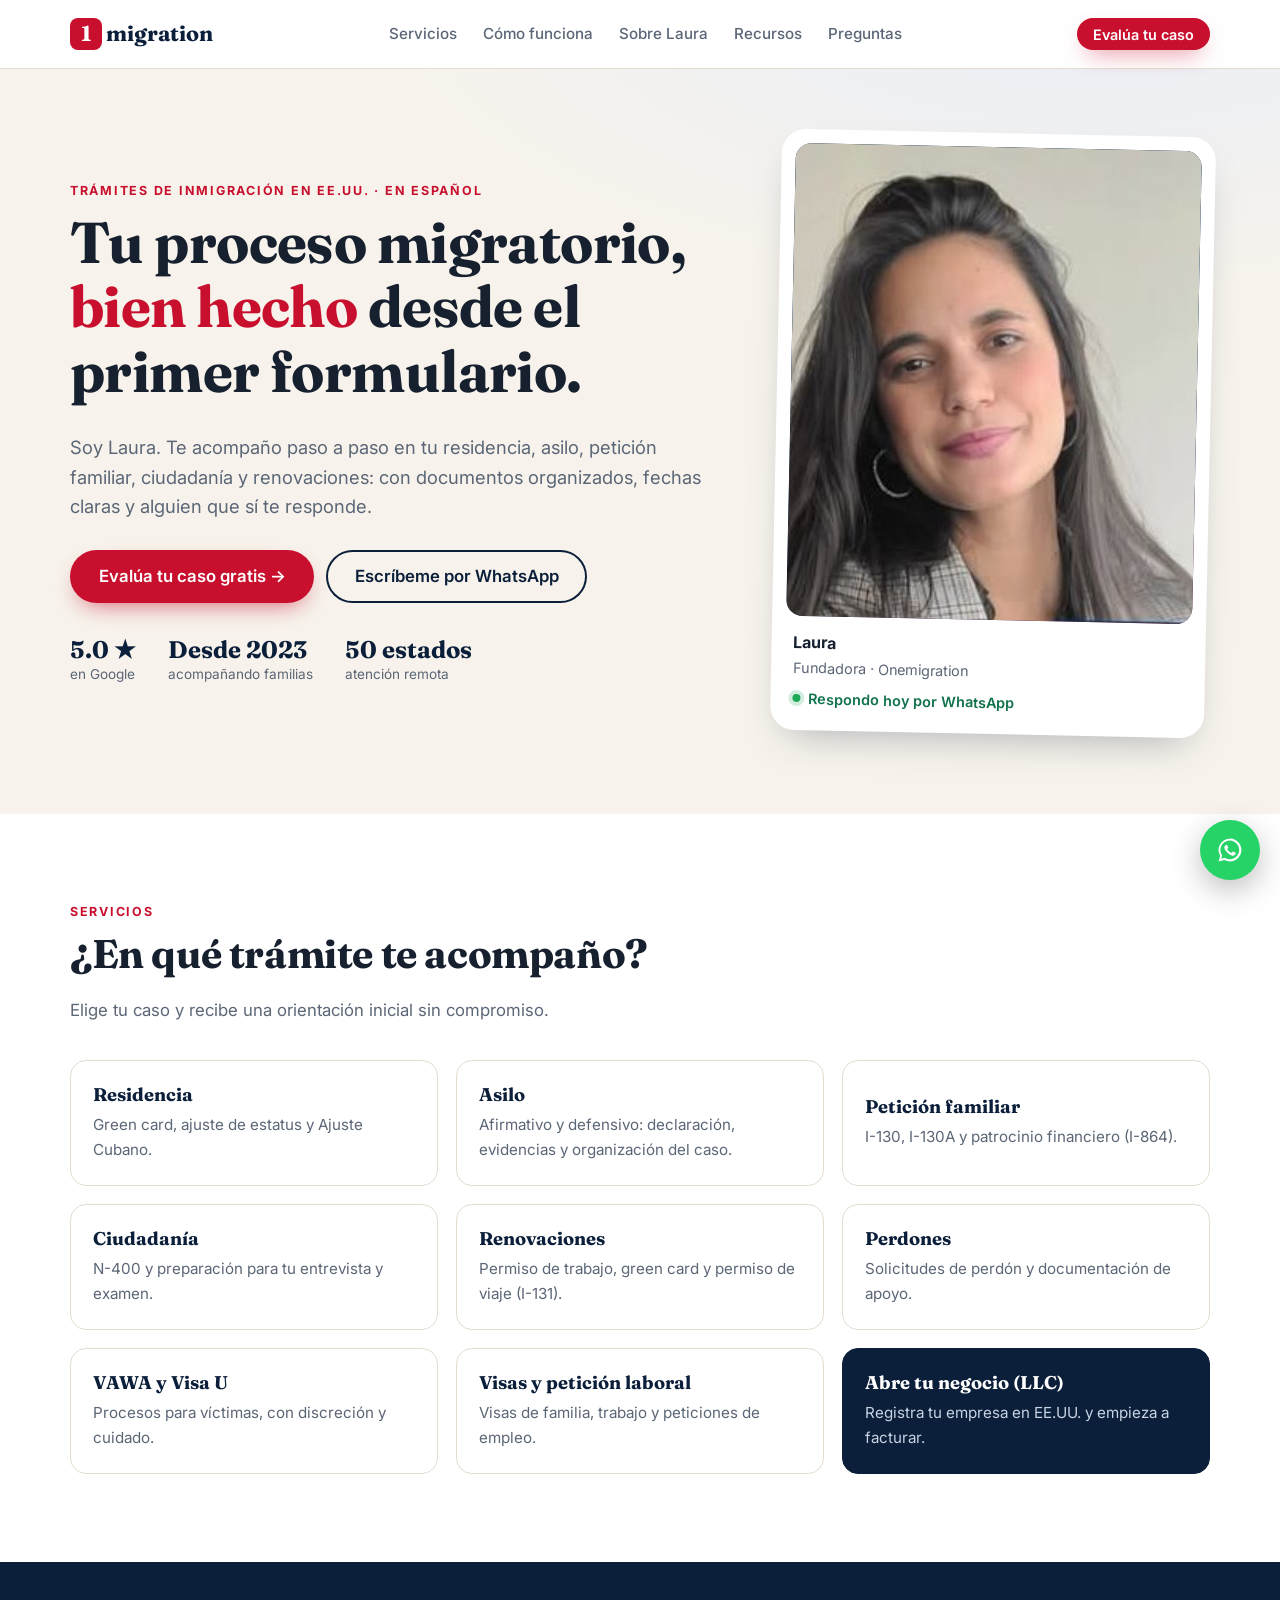
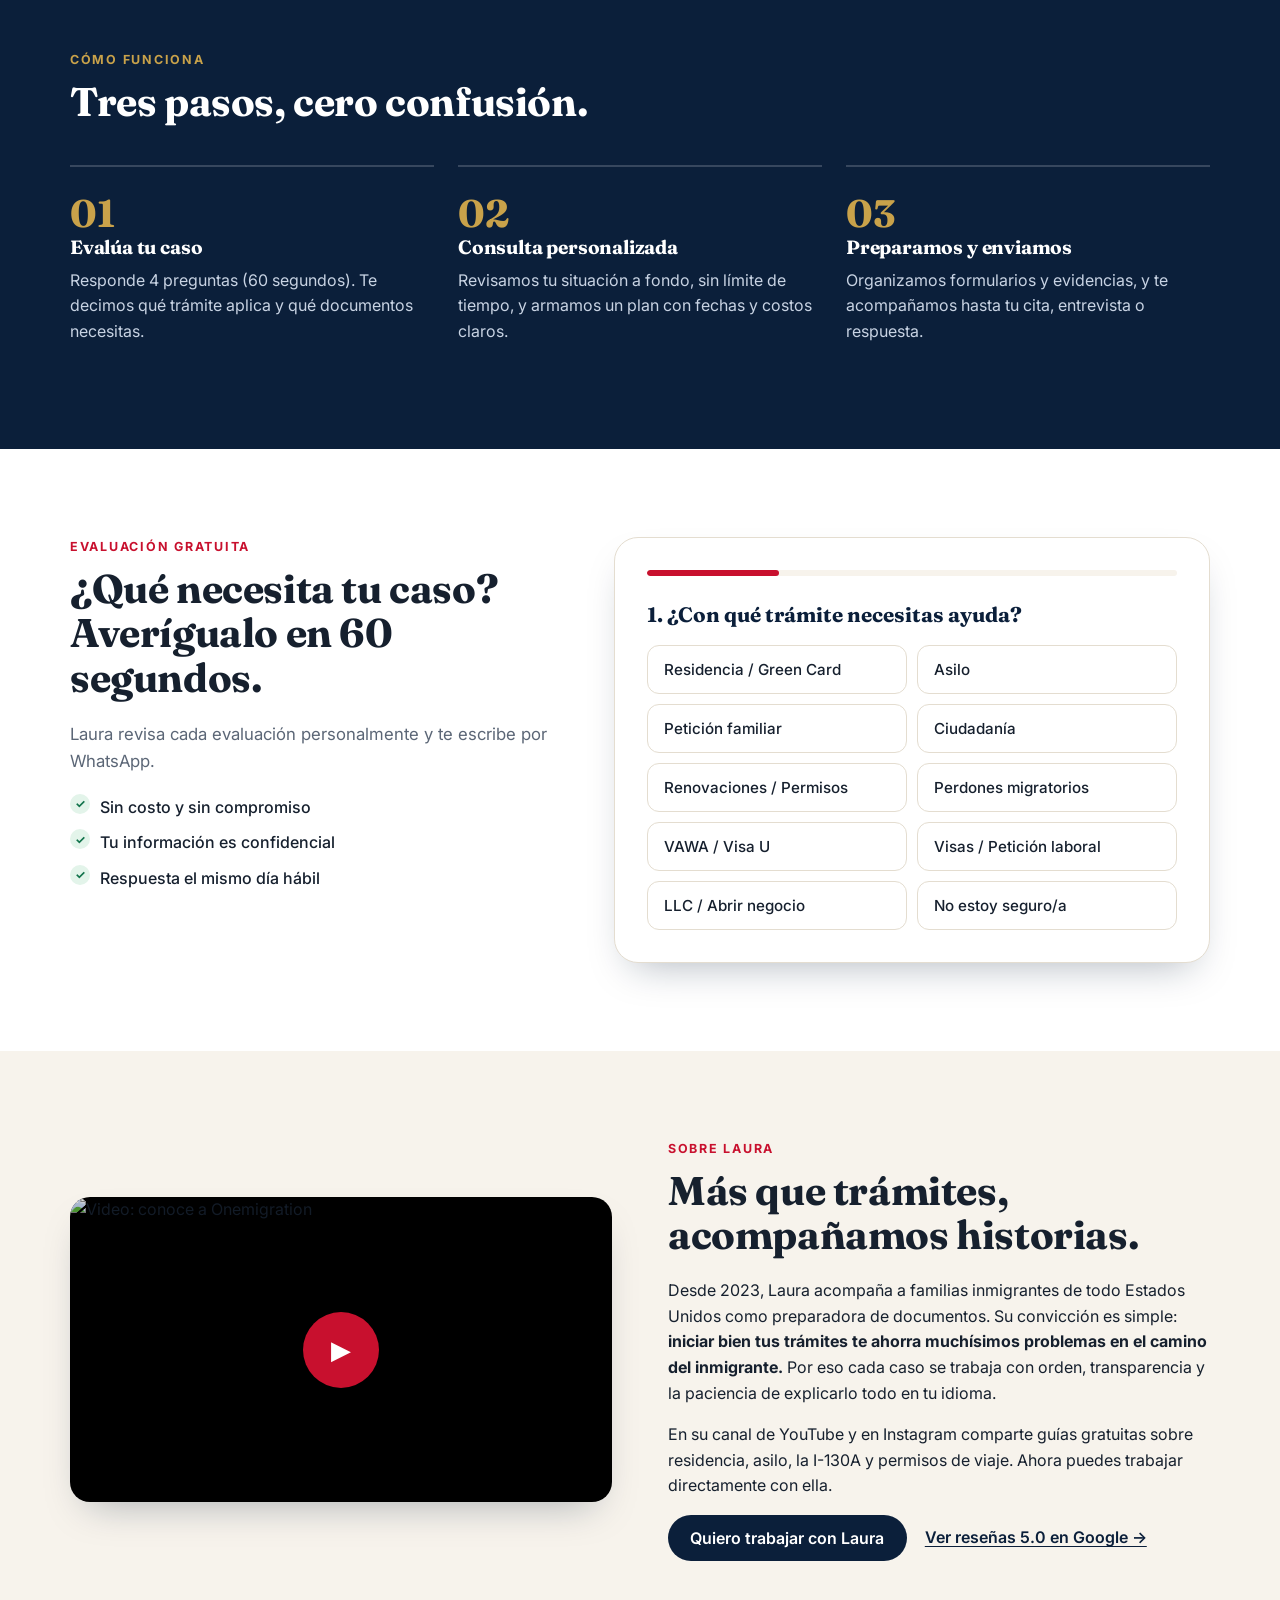
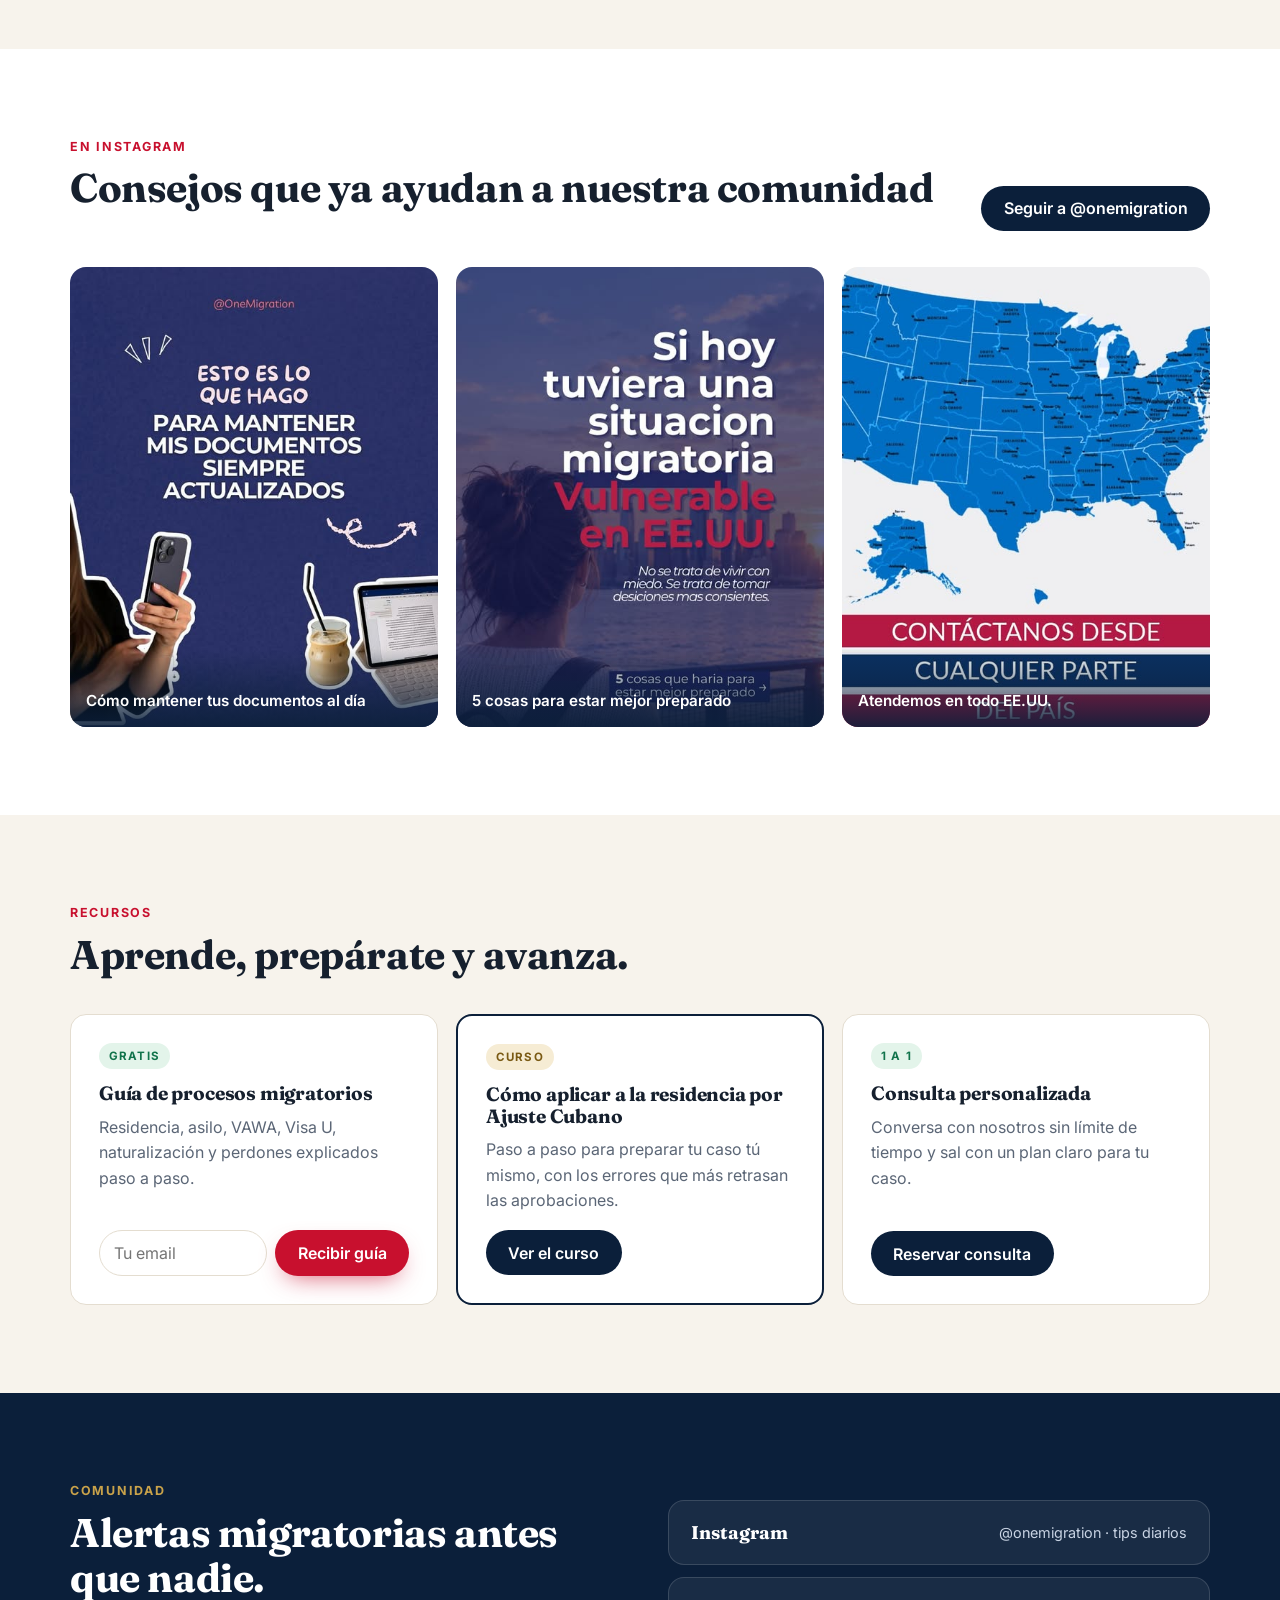
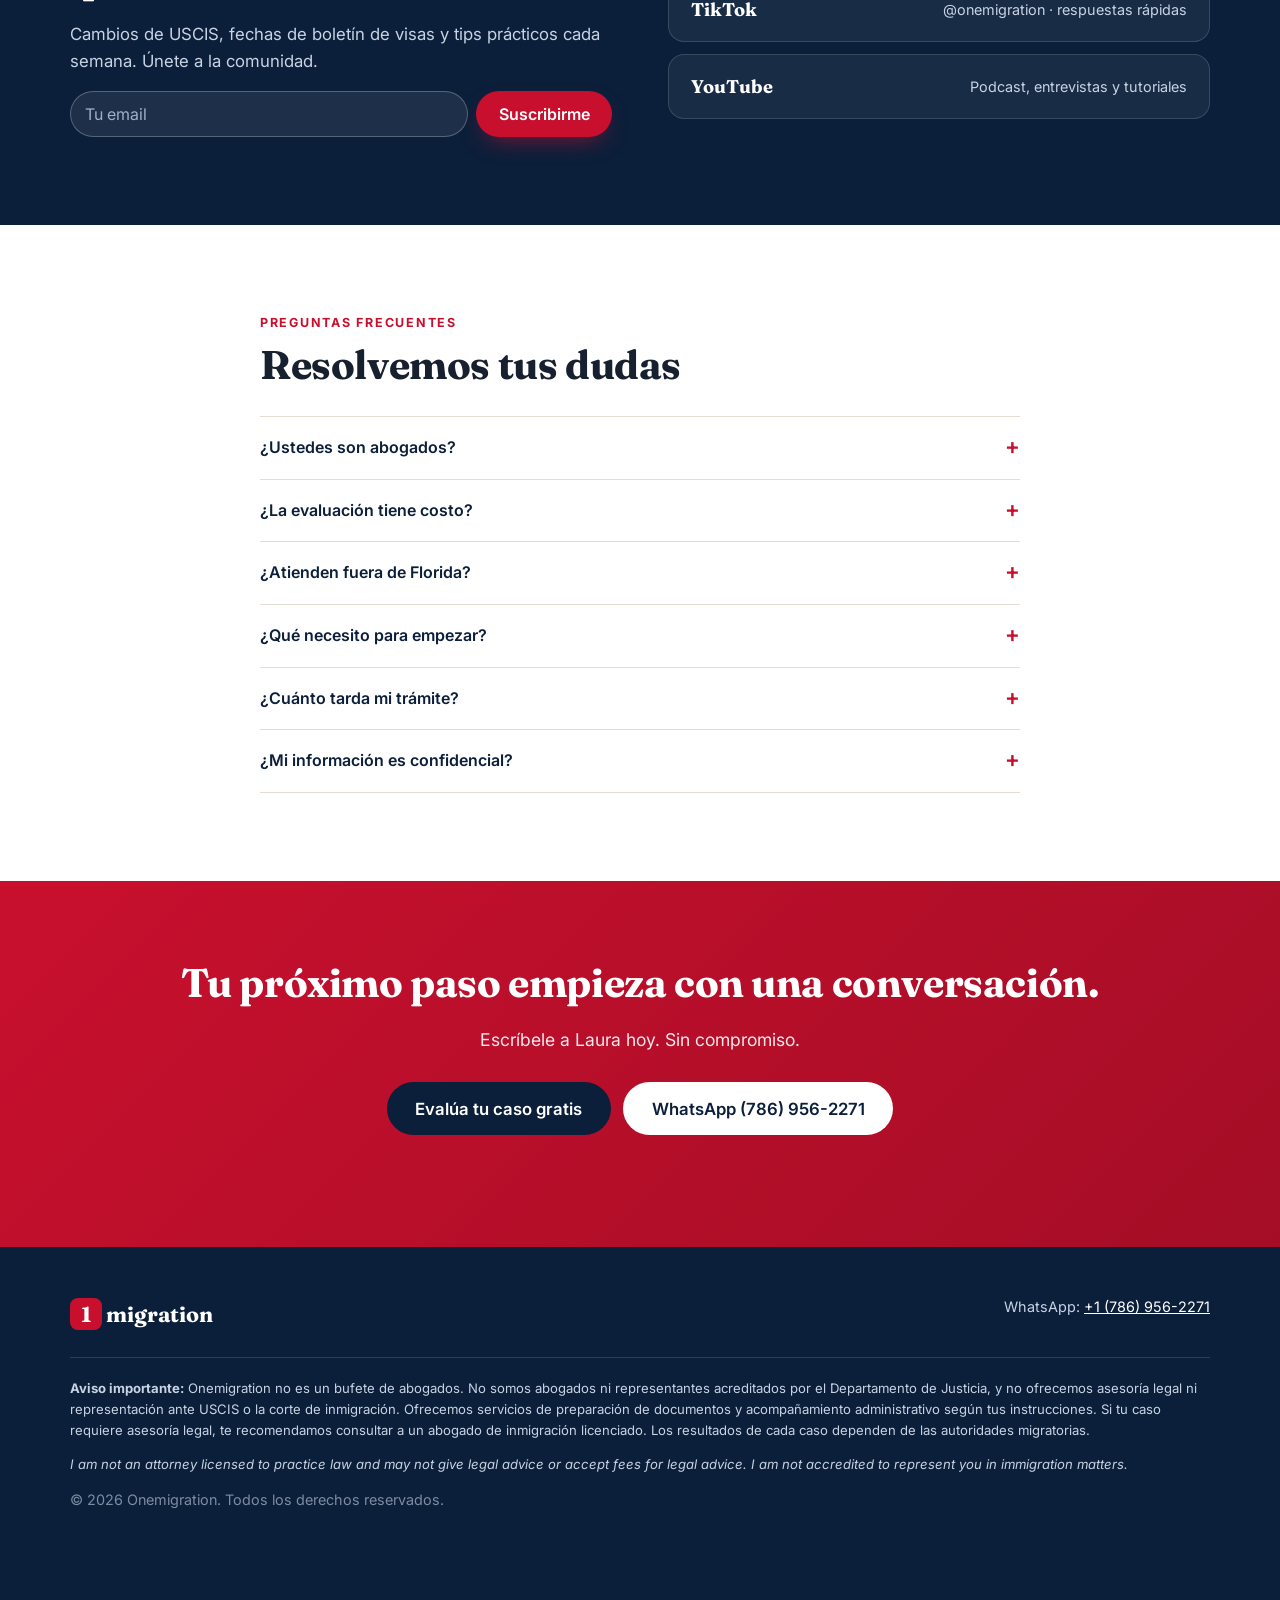
==== index.html @ f5d60772 "Onemigration preview" ====
<!doctype html>
<html lang="es">
<head>
<meta charset="utf-8">
<meta name="viewport" content="width=device-width, initial-scale=1">
<title>Onemigration | Trámites de Inmigración en EE.UU. con Laura</title>
<meta name="description" content="Te acompañamos en tus trámites de inmigración en EE.UU.: residencia, asilo, petición familiar, ciudadanía, renovaciones, perdones y más. Evalúa tu caso gratis y habla con Laura por WhatsApp.">
<meta name="theme-color" content="#0b1f3a">
<link rel="canonical" href="https://onemigration.com/">
<meta property="og:type" content="website">
<meta property="og:title" content="Onemigration | Te apoyo en tus trámites de 🇺🇸">
<meta property="og:description" content="Residencia, asilo, petición familiar, ciudadanía y más. Evalúa tu caso gratis en 60 segundos.">
<meta property="og:image" content="https://onemigration.com/assets/og.jpg">
<meta property="og:locale" content="es_US">
<link rel="preconnect" href="https://fonts.googleapis.com">
<link rel="preconnect" href="https://fonts.gstatic.com" crossorigin>
<link href="https://fonts.googleapis.com/css2?family=Fraunces:opsz,wght@9..144,600;9..144,700&family=Inter:wght@400;500;600;700&display=swap" rel="stylesheet">
<link rel="stylesheet" href="styles.css">
<script type="application/ld+json">
{"@context":"https://schema.org","@type":"ProfessionalService","name":"Onemigration","description":"Asistencia con trámites y formularios de inmigración en Estados Unidos.","telephone":"+1-786-956-2271","url":"https://onemigration.com/","areaServed":"US","availableLanguage":["es","en"],"sameAs":["https://instagram.com/onemigration","https://tiktok.com/@onemigration","https://youtube.com/@onemigration"]}
</script>
</head>
<body>

<a class="skip" href="#main">Saltar al contenido</a>

<header class="nav" id="top">
  <div class="wrap nav__in">
    <a class="brand" href="#top" aria-label="Onemigration inicio"><span class="brand__mark">1</span>migration</a>
    <nav class="nav__links" aria-label="Principal">
      <a href="#servicios">Servicios</a>
      <a href="#como">Cómo funciona</a>
      <a href="#laura">Sobre Laura</a>
      <a href="#recursos">Recursos</a>
      <a href="#faq">Preguntas</a>
    </nav>
    <a class="btn btn--sm btn--red" href="#evaluacion" data-track="nav_cta">Evalúa tu caso</a>
  </div>
</header>

<main id="main">

<!-- HERO -->
<section class="hero">
  <div class="wrap hero__grid">
    <div>
      <p class="eyebrow">Trámites de inmigración en EE.UU. · En español</p>
      <h1>Tu proceso migratorio, <em>bien hecho</em> desde el primer formulario.</h1>
      <p class="lead">Soy Laura. Te acompaño paso a paso en tu residencia, asilo, petición familiar, ciudadanía y renovaciones: con documentos organizados, fechas claras y alguien que sí te responde.</p>
      <div class="hero__ctas">
        <a class="btn btn--red btn--lg" href="#evaluacion" data-track="hero_quiz">Evalúa tu caso gratis →</a>
        <a class="btn btn--ghost btn--lg js-wa" href="#" data-msg="Hola Laura, vi su página web y quiero información sobre mi caso." data-track="hero_whatsapp">Escríbeme por WhatsApp</a>
      </div>
      <ul class="proof">
        <li><strong>5.0 ★</strong><span>en Google</span></li>
        <li><strong>Desde 2023</strong><span>acompañando familias</span></li>
        <li><strong>50 estados</strong><span>atención remota</span></li>
      </ul>
    </div>
    <figure class="hero__card">
      <div class="portrait">
        <img src="assets/laura.jpg" alt="Laura, fundadora de Onemigration" width="480" height="560" onerror="this.remove()">
        <span class="portrait__fallback" aria-hidden="true">L</span>
      </div>
      <figcaption>
        <strong>Laura</strong>
        <span>Fundadora · Onemigration</span>
        <span class="badge"><i></i>Respondo hoy por WhatsApp</span>
      </figcaption>
    </figure>
  </div>
</section>

<!-- SERVICIOS -->
<section class="section" id="servicios">
  <div class="wrap">
    <p class="eyebrow">Servicios</p>
    <h2>¿En qué trámite te acompaño?</h2>
    <p class="sub">Elige tu caso y recibe una orientación inicial sin compromiso.</p>
    <div class="grid services">
      <button class="svc" data-svc="Residencia / Green Card"><b>Residencia</b><span>Green card, ajuste de estatus y Ajuste Cubano.</span></button>
      <button class="svc" data-svc="Asilo"><b>Asilo</b><span>Afirmativo y defensivo: declaración, evidencias y organización del caso.</span></button>
      <button class="svc" data-svc="Petición familiar"><b>Petición familiar</b><span>I-130, I-130A y patrocinio financiero (I-864).</span></button>
      <button class="svc" data-svc="Ciudadanía"><b>Ciudadanía</b><span>N-400 y preparación para tu entrevista y examen.</span></button>
      <button class="svc" data-svc="Renovaciones / Permisos"><b>Renovaciones</b><span>Permiso de trabajo, green card y permiso de viaje (I-131).</span></button>
      <button class="svc" data-svc="Perdones migratorios"><b>Perdones</b><span>Solicitudes de perdón y documentación de apoyo.</span></button>
      <button class="svc" data-svc="VAWA / Visa U"><b>VAWA y Visa U</b><span>Procesos para víctimas, con discreción y cuidado.</span></button>
      <button class="svc" data-svc="Visas / Petición laboral"><b>Visas y petición laboral</b><span>Visas de familia, trabajo y peticiones de empleo.</span></button>
      <button class="svc svc--alt" data-svc="LLC / Abrir negocio"><b>Abre tu negocio (LLC)</b><span>Registra tu empresa en EE.UU. y empieza a facturar.</span></button>
    </div>
  </div>
</section>

<!-- COMO FUNCIONA -->
<section class="section section--navy" id="como">
  <div class="wrap">
    <p class="eyebrow eyebrow--light">Cómo funciona</p>
    <h2>Tres pasos, cero confusión.</h2>
    <ol class="steps">
      <li><span>01</span><h3>Evalúa tu caso</h3><p>Responde 4 preguntas (60 segundos). Te decimos qué trámite aplica y qué documentos necesitas.</p></li>
      <li><span>02</span><h3>Consulta personalizada</h3><p>Revisamos tu situación a fondo, sin límite de tiempo, y armamos un plan con fechas y costos claros.</p></li>
      <li><span>03</span><h3>Preparamos y enviamos</h3><p>Organizamos formularios y evidencias, y te acompañamos hasta tu cita, entrevista o respuesta.</p></li>
    </ol>
  </div>
</section>

<!-- EVALUACION / QUIZ -->
<section class="section" id="evaluacion">
  <div class="wrap quiz-wrap">
    <div class="quiz-intro">
      <p class="eyebrow">Evaluación gratuita</p>
      <h2>¿Qué necesita tu caso? Averígualo en 60 segundos.</h2>
      <p class="sub">Laura revisa cada evaluación personalmente y te escribe por WhatsApp.</p>
      <ul class="checks">
        <li>Sin costo y sin compromiso</li>
        <li>Tu información es confidencial</li>
        <li>Respuesta el mismo día hábil</li>
      </ul>
    </div>
    <form class="quiz" id="quiz" novalidate>
      <div class="quiz__bar"><i id="quizBar"></i></div>
      <fieldset class="qstep is-active" data-step="1">
        <legend>1. ¿Con qué trámite necesitas ayuda?</legend>
        <div class="opts" data-name="servicio">
          <button type="button">Residencia / Green Card</button><button type="button">Asilo</button>
          <button type="button">Petición familiar</button><button type="button">Ciudadanía</button>
          <button type="button">Renovaciones / Permisos</button><button type="button">Perdones migratorios</button>
          <button type="button">VAWA / Visa U</button><button type="button">Visas / Petición laboral</button>
          <button type="button">LLC / Abrir negocio</button><button type="button">No estoy seguro/a</button>
        </div>
      </fieldset>
      <fieldset class="qstep" data-step="2">
        <legend>2. ¿En qué punto estás?</legend>
        <div class="opts" data-name="etapa">
          <button type="button">Aún no empiezo</button><button type="button">Ya apliqué y tengo dudas</button>
          <button type="button">Tengo corte o fecha límite</button><button type="button">Recibí una negación o RFE</button>
        </div>
      </fieldset>
      <fieldset class="qstep" data-step="3">
        <legend>3. ¿Qué tan pronto necesitas avanzar?</legend>
        <div class="opts" data-name="urgencia">
          <button type="button">Esta semana</button><button type="button">Este mes</button><button type="button">Solo estoy explorando</button>
        </div>
      </fieldset>
      <fieldset class="qstep" data-step="4">
        <legend>4. ¿A dónde te enviamos la orientación?</legend>
        <label>Nombre<input name="nombre" autocomplete="given-name" required></label>
        <label>WhatsApp<input name="telefono" type="tel" autocomplete="tel" inputmode="tel" placeholder="(786) 000-0000" required></label>
        <label>Email <small>(opcional)</small><input name="email" type="email" autocomplete="email"></label>
        <label>Estado donde vives<input name="estado" autocomplete="address-level1" placeholder="Florida"></label>
        <label class="consent"><input type="checkbox" name="consent" required> Acepto que Onemigration me contacte por WhatsApp, llamada o SMS sobre mi caso.</label>
        <p class="err" id="quizErr" role="alert"></p>
        <button class="btn btn--red btn--lg btn--block" type="submit">Recibir mi orientación gratis</button>
      </fieldset>
      <div class="qstep qdone" data-step="5">
        <h3>¡Listo, <span id="doneName"></span>! 🎉</h3>
        <p>Recibimos tu evaluación. Para atenderte más rápido, envíanos el mensaje ya preparado por WhatsApp:</p>
        <a class="btn btn--red btn--lg btn--block" id="doneWa" href="#" target="_blank" rel="noopener" data-track="quiz_whatsapp">Enviar por WhatsApp →</a>
        <a class="link" href="https://square.link/u/eTggoywU" target="_blank" rel="noopener" data-track="quiz_consulta">¿Prefieres agendar una consulta personalizada ya? Resérvala aquí</a>
      </div>
      <button type="button" class="quiz__back" id="quizBack" hidden>← Atrás</button>
    </form>
  </div>
</section>

<!-- SOBRE LAURA -->
<section class="section section--cream" id="laura">
  <div class="wrap about">
    <div class="about__media">
      <div class="yt" data-id="YPWtZu7c0FE">
        <img src="https://i.ytimg.com/vi/YPWtZu7c0FE/hqdefault.jpg" alt="Video: conoce a Onemigration" loading="lazy" width="480" height="360">
        <button aria-label="Reproducir video">▶</button>
      </div>
    </div>
    <div>
      <p class="eyebrow">Sobre Laura</p>
      <h2>Más que trámites, acompañamos historias.</h2>
      <p>Desde 2023, Laura acompaña a familias inmigrantes de todo Estados Unidos como preparadora de documentos. Su convicción es simple: <strong>iniciar bien tus trámites te ahorra muchísimos problemas en el camino del inmigrante.</strong> Por eso cada caso se trabaja con orden, transparencia y la paciencia de explicarlo todo en tu idioma.</p>
      <p>En su canal de YouTube y en Instagram comparte guías gratuitas sobre residencia, asilo, la I-130A y permisos de viaje. Ahora puedes trabajar directamente con ella.</p>
      <div class="about__ctas">
        <a class="btn btn--navy" href="#evaluacion" data-track="about_quiz">Quiero trabajar con Laura</a>
        <a class="link" href="https://maps.app.goo.gl/KGeH2r4eGtaxmy886" target="_blank" rel="noopener" data-track="google_reviews">Ver reseñas 5.0 en Google →</a>
      </div>
    </div>
  </div>
</section>

<!-- INSTAGRAM -->
<section class="section" id="instagram">
  <div class="wrap">
    <div class="ig-head">
      <div>
        <p class="eyebrow">En Instagram</p>
        <h2>Consejos que ya ayudan a nuestra comunidad</h2>
      </div>
      <a class="btn btn--navy" href="https://instagram.com/onemigration" target="_blank" rel="noopener" data-track="ig_follow_grid">Seguir a @onemigration</a>
    </div>
    <div class="grid ig">
      <a href="https://www.instagram.com/onemigration/p/DQryLIIkZnb/" target="_blank" rel="noopener" data-track="ig_post_docs"><img src="assets/post-documentos.jpg" alt="Post: esto es lo que hago para mantener mis documentos siempre actualizados" loading="lazy" width="512" height="640"><span>Cómo mantener tus documentos al día</span></a>
      <a href="https://www.instagram.com/onemigration/p/DdHnVyMmDfd/" target="_blank" rel="noopener" data-track="ig_post_vulnerable"><img src="assets/post-vulnerable.jpg" alt="Post: si hoy tuviera una situación migratoria vulnerable en EE.UU." loading="lazy" width="512" height="640"><span>5 cosas para estar mejor preparado</span></a>
      <a href="https://www.instagram.com/onemigration/p/CyTZJ7TMjGE/" target="_blank" rel="noopener" data-track="ig_post_mapa"><img src="assets/post-mapa.jpg" alt="Post: contáctanos desde cualquier parte del país" loading="lazy" width="640" height="640"><span>Atendemos en todo EE.UU.</span></a>
    </div>
  </div>
</section>

<!-- TESTIMONIOS (se llenan desde app.js → TESTIMONIALS) -->
<section class="section" id="testimonios" hidden>
  <div class="wrap">
    <p class="eyebrow">Testimonios</p>
    <h2>Lo que dicen nuestros clientes</h2>
    <div class="grid quotes" id="quotes"></div>
  </div>
</section>

<!-- RECURSOS / PRODUCTOS -->
<section class="section section--cream" id="recursos">
  <div class="wrap">
    <p class="eyebrow">Recursos</p>
    <h2>Aprende, prepárate y avanza.</h2>
    <div class="grid offers">
      <article class="offer">
        <span class="tag">Gratis</span>
        <h3>Guía de procesos migratorios</h3>
        <p>Residencia, asilo, VAWA, Visa U, naturalización y perdones explicados paso a paso.</p>
        <form class="mini js-magnet" data-source="guia_gratis" data-redirect="https://beacons.ai/onemigration/materialgratuito">
          <input type="email" name="email" placeholder="Tu email" required aria-label="Email">
          <button class="btn btn--red" type="submit">Recibir guía</button>
        </form>
      </article>
      <article class="offer offer--feature">
        <span class="tag tag--gold">Curso</span>
        <h3>Cómo aplicar a la residencia por Ajuste Cubano</h3>
        <p>Paso a paso para preparar tu caso tú mismo, con los errores que más retrasan las aprobaciones.</p>
        <a class="btn btn--navy" href="https://shop.beacons.ai/onemigration/f99ad1c1-f8d7-49b1-b588-4044d28a21ed" target="_blank" rel="noopener" data-track="curso_cubano">Ver el curso</a>
      </article>
      <article class="offer">
        <span class="tag">1 a 1</span>
        <h3>Consulta personalizada</h3>
        <p>Conversa con nosotros sin límite de tiempo y sal con un plan claro para tu caso.</p>
        <a class="btn btn--navy" href="https://square.link/u/eTggoywU" target="_blank" rel="noopener" data-track="consulta_square">Reservar consulta</a>
      </article>
    </div>
  </div>
</section>

<!-- COMUNIDAD / REDES -->
<section class="section section--navy" id="comunidad">
  <div class="wrap community">
    <div>
      <p class="eyebrow eyebrow--light">Comunidad</p>
      <h2>Alertas migratorias antes que nadie.</h2>
      <p class="sub sub--light">Cambios de USCIS, fechas de boletín de visas y tips prácticos cada semana. Únete a la comunidad.</p>
      <form class="mini mini--dark js-magnet" data-source="alertas">
        <input type="email" name="email" placeholder="Tu email" required aria-label="Email">
        <button class="btn btn--red" type="submit">Suscribirme</button>
      </form>
      <p class="ok" hidden>¡Listo! Te avisaremos de cada cambio importante.</p>
    </div>
    <div class="socials">
      <a href="https://instagram.com/onemigration" target="_blank" rel="noopener" data-track="follow_ig"><b>Instagram</b><span>@onemigration · tips diarios</span></a>
      <a href="https://tiktok.com/@onemigration" target="_blank" rel="noopener" data-track="follow_tt"><b>TikTok</b><span>@onemigration · respuestas rápidas</span></a>
      <a href="https://youtube.com/@onemigration" target="_blank" rel="noopener" data-track="follow_yt"><b>YouTube</b><span>Podcast, entrevistas y tutoriales</span></a>
    </div>
  </div>
</section>

<!-- FAQ -->
<section class="section" id="faq">
  <div class="wrap narrow">
    <p class="eyebrow">Preguntas frecuentes</p>
    <h2>Resolvemos tus dudas</h2>
    <div class="faq" id="faqList"></div>
  </div>
</section>

<!-- CTA FINAL -->
<section class="cta-final">
  <div class="wrap">
    <h2>Tu próximo paso empieza con una conversación.</h2>
    <p>Escríbele a Laura hoy. Sin compromiso.</p>
    <div class="hero__ctas hero__ctas--center">
      <a class="btn btn--red btn--lg" href="#evaluacion" data-track="final_quiz">Evalúa tu caso gratis</a>
      <a class="btn btn--light btn--lg js-wa" href="#" data-msg="Hola Laura, quiero información sobre mi caso." data-track="final_whatsapp">WhatsApp (786) 956-2271</a>
    </div>
  </div>
</section>

</main>

<footer class="footer">
  <div class="wrap">
    <div class="footer__top">
      <a class="brand brand--light" href="#top"><span class="brand__mark">1</span>migration</a>
      <p>WhatsApp: <a href="https://wa.me/17869562271">+1 (786) 956-2271</a></p>
    </div>
    <p class="disclaimer"><strong>Aviso importante:</strong> Onemigration no es un bufete de abogados. No somos abogados ni representantes acreditados por el Departamento de Justicia, y no ofrecemos asesoría legal ni representación ante USCIS o la corte de inmigración. Ofrecemos servicios de preparación de documentos y acompañamiento administrativo según tus instrucciones. Si tu caso requiere asesoría legal, te recomendamos consultar a un abogado de inmigración licenciado. Los resultados de cada caso dependen de las autoridades migratorias.</p>
    <p class="disclaimer disclaimer--en">I am not an attorney licensed to practice law and may not give legal advice or accept fees for legal advice. I am not accredited to represent you in immigration matters.</p>
    <p class="copy">© <span id="yr"></span> Onemigration. Todos los derechos reservados.</p>
  </div>
</footer>

<a class="wa-float js-wa" href="#" data-msg="Hola Laura, vi su página web y quiero información." aria-label="Escribir por WhatsApp" data-track="float_whatsapp">
  <svg viewBox="0 0 32 32" width="28" height="28" aria-hidden="true"><path fill="currentColor" d="M16 3a13 13 0 0 0-11.2 19.6L3 29l6.6-1.7A13 13 0 1 0 16 3zm0 23.7c-2 0-4-.5-5.7-1.6l-.4-.2-3.9 1 1-3.8-.3-.4A10.7 10.7 0 1 1 16 26.7zm5.9-8c-.3-.2-1.9-.9-2.2-1s-.5-.2-.7.2l-1 1.2c-.2.2-.4.2-.7.1a8.8 8.8 0 0 1-4.4-3.8c-.3-.6.3-.5 1-1.7.1-.2 0-.4 0-.5l-1-2.4c-.3-.6-.5-.5-.7-.5h-.6a1.2 1.2 0 0 0-.9.4 3.6 3.6 0 0 0-1.1 2.7 6.3 6.3 0 0 0 1.3 3.3 14.3 14.3 0 0 0 5.5 4.9c2 .9 2.8 1 3.8.8a3.2 3.2 0 0 0 2.1-1.5 2.6 2.6 0 0 0 .2-1.5c-.1-.1-.3-.2-.6-.4z"/></svg>
</a>
<div class="mbar">
  <a class="btn btn--red" href="#evaluacion" data-track="mbar_quiz">Evalúa tu caso</a>
  <a class="btn btn--navy js-wa" href="#" data-msg="Hola Laura, quiero información sobre mi caso." data-track="mbar_whatsapp">WhatsApp</a>
</div>

<script src="app.js" defer></script>
</body>
</html>
---- styles.css ----
:root {
  --navy: #0b1f3a;
  --navy-2: #13305a;
  --red: #c8102e;
  --red-2: #a50d26;
  --gold: #c9a24a;
  --cream: #f7f3ec;
  --paper: #ffffff;
  --ink: #16202e;
  --muted: #5b6676;
  --line: #e4ddd0;
  --radius: 16px;
  --shadow: 0 18px 40px -18px rgba(11, 31, 58, .35);
  --serif: "Fraunces", Georgia, serif;
  --sans: "Inter", system-ui, -apple-system, "Segoe UI", sans-serif;
}

* { box-sizing: border-box; }
html { scroll-behavior: smooth; scroll-padding-top: 76px; }
body { margin: 0; font: 16px/1.6 var(--sans); color: var(--ink); background: var(--paper); -webkit-font-smoothing: antialiased; }
img { max-width: 100%; display: block; }
a { color: inherit; }
h1, h2, h3 { font-family: var(--serif); line-height: 1.12; margin: 0 0 .5em; letter-spacing: -.01em; }
h1 { font-size: clamp(2.2rem, 5vw, 3.6rem); }
h2 { font-size: clamp(1.7rem, 3.4vw, 2.5rem); }
h3 { font-size: 1.2rem; }
h1 em { font-style: normal; color: var(--red); }
p { margin: 0 0 1em; }

.wrap { width: min(1140px, 100% - 32px); margin-inline: auto; }
.narrow { width: min(760px, 100% - 32px); }
.skip { position: absolute; left: -999px; }
.skip:focus { left: 16px; top: 16px; z-index: 99; background: #fff; padding: 8px 12px; }

.eyebrow { font-size: .78rem; font-weight: 700; letter-spacing: .14em; text-transform: uppercase; color: var(--red); margin-bottom: .8em; }
.eyebrow--light { color: var(--gold); }
.lead { font-size: 1.15rem; color: var(--muted); max-width: 36em; }
.sub { color: var(--muted); font-size: 1.05rem; max-width: 40em; }
.sub--light { color: #c8d3e3; }

/* Buttons */
.btn { display: inline-flex; align-items: center; justify-content: center; gap: .4em; border: 0; border-radius: 999px; padding: .8em 1.4em; font: 600 1rem var(--sans); text-decoration: none; cursor: pointer; transition: transform .15s, background .15s, box-shadow .15s; }
.btn:hover { transform: translateY(-1px); }
.btn--sm { padding: .55em 1.1em; font-size: .9rem; }
.btn--lg { padding: 1em 1.7em; font-size: 1.05rem; }
.btn--block { width: 100%; }
.btn--red { background: var(--red); color: #fff; box-shadow: 0 10px 24px -10px rgba(200, 16, 46, .7); }
.btn--red:hover { background: var(--red-2); }
.btn--navy { background: var(--navy); color: #fff; }
.btn--navy:hover { background: var(--navy-2); }
.btn--ghost { background: transparent; color: var(--navy); box-shadow: inset 0 0 0 2px var(--navy); }
.btn--light { background: #fff; color: var(--navy); }
.link { color: var(--navy); font-weight: 600; text-underline-offset: 3px; }

/* Nav */
.nav { position: sticky; top: 0; z-index: 40; background: rgba(255, 255, 255, .92); backdrop-filter: blur(10px); border-bottom: 1px solid var(--line); }
.nav__in { display: flex; align-items: center; justify-content: space-between; height: 68px; gap: 16px; }
.brand { font: 700 1.35rem var(--serif); text-decoration: none; color: var(--navy); display: flex; align-items: center; gap: 2px; }
.brand__mark { display: inline-grid; place-items: center; width: 1.5em; height: 1.5em; border-radius: 8px; background: var(--red); color: #fff; margin-right: 2px; }
.brand--light { color: #fff; }
.nav__links { display: flex; gap: 26px; }
.nav__links a { text-decoration: none; font-weight: 500; color: var(--muted); font-size: .95rem; }
.nav__links a:hover { color: var(--navy); }

/* Hero */
.hero { background: radial-gradient(1200px 500px at 85% -10%, #e9eef7 0, transparent 60%), var(--cream); padding: 64px 0 80px; }
.hero__grid { display: grid; grid-template-columns: 1.2fr .8fr; gap: 56px; align-items: center; }
.hero__ctas { display: flex; flex-wrap: wrap; gap: 12px; margin: 28px 0 32px; }
.hero__ctas--center { justify-content: center; }
.proof { list-style: none; display: flex; gap: 32px; padding: 0; margin: 0; }
.proof li { display: flex; flex-direction: column; }
.proof strong { font: 700 1.5rem var(--serif); color: var(--navy); }
.proof span { font-size: .85rem; color: var(--muted); }
.hero__card { margin: 0; background: #fff; border-radius: 24px; padding: 14px; box-shadow: var(--shadow); transform: rotate(1.2deg); }
.portrait { position: relative; aspect-ratio: 6 / 7; border-radius: 16px; overflow: hidden; background: linear-gradient(160deg, var(--navy) 0%, var(--navy-2) 60%, var(--red) 140%); }
.portrait img { position: absolute; inset: 0; width: 100%; height: 100%; object-fit: cover; object-position: 50% 35%; z-index: 1; }
.portrait__fallback { position: absolute; inset: 0; display: grid; place-items: center; font: 700 7rem var(--serif); color: rgba(255, 255, 255, .9); }
.hero__card figcaption { display: flex; flex-direction: column; padding: 14px 8px 6px; }
.hero__card figcaption span { color: var(--muted); font-size: .9rem; }
.badge { display: inline-flex; align-items: center; gap: 8px; margin-top: 8px; font-weight: 600; color: #11734b !important; }
.badge i { width: 8px; height: 8px; border-radius: 50%; background: #1faa59; box-shadow: 0 0 0 4px rgba(31, 170, 89, .2); }

/* Sections */
.section { padding: 88px 0; }
.section--navy { background: var(--navy); color: #fff; }
.section--cream { background: var(--cream); }
.grid { display: grid; gap: 18px; margin-top: 36px; }

.services { grid-template-columns: repeat(3, 1fr); }
.svc { text-align: left; background: #fff; border: 1px solid var(--line); border-radius: var(--radius); padding: 22px; cursor: pointer; font: inherit; color: inherit; transition: border-color .15s, transform .15s, box-shadow .15s; }
.svc:hover { border-color: var(--red); transform: translateY(-2px); box-shadow: var(--shadow); }
.svc b { display: block; font: 700 1.15rem var(--serif); color: var(--navy); margin-bottom: 6px; }
.svc b::after { content: " →"; color: var(--red); opacity: 0; transition: opacity .15s; }
.svc:hover b::after { opacity: 1; }
.svc span { color: var(--muted); font-size: .95rem; }
.svc--alt { background: var(--navy); border-color: var(--navy); }
.svc--alt b { color: #fff; }
.svc--alt span { color: #c8d3e3; }

.steps { list-style: none; padding: 0; margin: 40px 0 0; display: grid; grid-template-columns: repeat(3, 1fr); gap: 24px; }
.steps li { border-top: 2px solid rgba(255, 255, 255, .18); padding-top: 22px; }
.steps span { font: 700 2.4rem var(--serif); color: var(--gold); }
.steps p { color: #c8d3e3; }

/* Quiz */
.quiz-wrap { display: grid; grid-template-columns: .9fr 1.1fr; gap: 56px; align-items: start; }
.checks { list-style: none; padding: 0; margin: 20px 0 0; }
.checks li { padding-left: 30px; position: relative; margin-bottom: 10px; font-weight: 500; }
.checks li::before { content: "✓"; position: absolute; left: 0; top: -1px; width: 20px; height: 20px; border-radius: 50%; background: #e3f4ea; color: #11734b; display: grid; place-items: center; font-size: .75rem; font-weight: 700; }
.quiz { position: relative; background: #fff; border: 1px solid var(--line); border-radius: 24px; padding: 32px; box-shadow: var(--shadow); min-height: 420px; }
.quiz__bar { height: 6px; background: var(--cream); border-radius: 99px; overflow: hidden; margin-bottom: 26px; }
.quiz__bar i { display: block; height: 100%; width: 25%; background: var(--red); border-radius: 99px; transition: width .3s; }
.qstep { display: none; border: 0; padding: 0; margin: 0; }
.qstep.is-active { display: block; animation: fade .25s ease; }
@keyframes fade { from { opacity: 0; transform: translateY(6px); } }
.qstep legend { font: 700 1.3rem var(--serif); color: var(--navy); margin-bottom: 18px; padding: 0; }
.opts { display: grid; grid-template-columns: 1fr 1fr; gap: 10px; }
.opts button { text-align: left; padding: 14px 16px; border-radius: 12px; border: 1.5px solid var(--line); background: #fff; font: 500 .95rem var(--sans); color: var(--ink); cursor: pointer; }
.opts button:hover, .opts button.is-picked { border-color: var(--red); background: #fdf1f3; }
.qstep label { display: block; font-weight: 600; font-size: .9rem; margin-bottom: 14px; color: var(--navy); }
.qstep label small { color: var(--muted); font-weight: 400; }
.qstep input:not([type=checkbox]) { display: block; width: 100%; margin-top: 6px; padding: 12px 14px; font: 1rem var(--sans); border: 1.5px solid var(--line); border-radius: 10px; }
.qstep input:focus { outline: 2px solid var(--navy); outline-offset: 1px; }
.consent { display: flex !important; gap: 10px; align-items: flex-start; font-weight: 400 !important; color: var(--muted) !important; font-size: .85rem !important; }
.consent input { margin-top: 4px; }
.err { color: var(--red); font-size: .9rem; min-height: 1.2em; margin: 0 0 8px; }
.quiz__back { position: absolute; bottom: 14px; left: 32px; background: none; border: 0; color: var(--muted); cursor: pointer; font: 500 .9rem var(--sans); }
.qdone { text-align: center; }
.qdone h3 { font-size: 1.6rem; color: var(--navy); }
.qdone .link { display: inline-block; margin-top: 16px; font-size: .9rem; }

/* About */
.about { display: grid; grid-template-columns: 1fr 1fr; gap: 56px; align-items: center; }
.about__ctas { display: flex; flex-wrap: wrap; gap: 18px; align-items: center; margin-top: 8px; }
.yt { position: relative; border-radius: 20px; overflow: hidden; box-shadow: var(--shadow); aspect-ratio: 16 / 9; background: #000; }
.yt img { width: 100%; height: 100%; object-fit: cover; opacity: .85; }
.yt button { position: absolute; inset: 0; margin: auto; width: 76px; height: 76px; border-radius: 50%; border: 0; background: var(--red); color: #fff; font-size: 1.6rem; cursor: pointer; box-shadow: 0 10px 30px rgba(0, 0, 0, .4); }
.yt iframe { position: absolute; inset: 0; width: 100%; height: 100%; border: 0; }

/* Instagram grid */
.ig-head { display: flex; justify-content: space-between; align-items: end; gap: 20px; flex-wrap: wrap; }
.ig { grid-template-columns: repeat(3, 1fr); }
.ig a { position: relative; display: block; border-radius: var(--radius); overflow: hidden; aspect-ratio: 4 / 5; background: var(--navy); text-decoration: none; }
.ig img { width: 100%; height: 100%; object-fit: cover; transition: transform .3s; }
.ig a:hover img { transform: scale(1.04); }
.ig span { position: absolute; inset: auto 0 0; padding: 40px 16px 14px; background: linear-gradient(transparent, rgba(11, 31, 58, .9)); color: #fff; font-weight: 600; font-size: .95rem; }

/* Quotes */
.quotes { grid-template-columns: repeat(3, 1fr); }
.quote { background: var(--cream); border-radius: var(--radius); padding: 24px; margin: 0; }
.quote p { font-family: var(--serif); font-size: 1.05rem; }
.quote cite { font-style: normal; font-weight: 600; color: var(--muted); font-size: .9rem; }

/* Offers */
.offers { grid-template-columns: repeat(3, 1fr); }
.offer { background: #fff; border: 1px solid var(--line); border-radius: var(--radius); padding: 28px; display: flex; flex-direction: column; align-items: flex-start; }
.offer p { color: var(--muted); flex: 1; }
.offer--feature { border: 2px solid var(--navy); }
.tag { font-size: .72rem; font-weight: 700; letter-spacing: .1em; text-transform: uppercase; background: #e3f4ea; color: #11734b; padding: 4px 10px; border-radius: 99px; margin-bottom: 14px; }
.tag--gold { background: #f6ecd4; color: #7a5a14; }
.mini { display: flex; gap: 8px; width: 100%; flex-wrap: wrap; }
.mini input { flex: 1 1 160px; padding: 12px 14px; border: 1.5px solid var(--line); border-radius: 999px; font: 1rem var(--sans); min-width: 0; }
.mini--dark input { background: rgba(255, 255, 255, .08); border-color: rgba(255, 255, 255, .25); color: #fff; }
.mini--dark input::placeholder { color: #9fb0c8; }
.ok { color: #7fe0a8; font-weight: 600; margin-top: 12px; }

/* Community */
.community { display: grid; grid-template-columns: 1fr 1fr; gap: 56px; align-items: center; }
.socials { display: grid; gap: 12px; }
.socials a { display: flex; justify-content: space-between; align-items: center; gap: 12px; text-decoration: none; padding: 20px 22px; border-radius: var(--radius); background: rgba(255, 255, 255, .06); border: 1px solid rgba(255, 255, 255, .14); transition: background .15s; }
.socials a:hover { background: rgba(255, 255, 255, .12); }
.socials b { font: 700 1.15rem var(--serif); }
.socials span { color: #c8d3e3; font-size: .9rem; text-align: right; }

/* FAQ */
.faq { margin-top: 28px; border-top: 1px solid var(--line); }
.faq details { border-bottom: 1px solid var(--line); padding: 18px 0; }
.faq summary { cursor: pointer; font-weight: 600; color: var(--navy); list-style: none; display: flex; justify-content: space-between; gap: 16px; }
.faq summary::after { content: "+"; font-size: 1.4rem; line-height: 1; color: var(--red); }
.faq details[open] summary::after { content: "–"; }
.faq details p { color: var(--muted); margin: 12px 0 0; }

/* Final CTA + footer */
.cta-final { background: linear-gradient(135deg, var(--red) 0%, var(--red-2) 100%); color: #fff; text-align: center; padding: 80px 0; }
.cta-final p { font-size: 1.1rem; opacity: .9; }
.cta-final .btn--red { background: var(--navy); box-shadow: none; }
.footer { background: var(--navy); color: #c8d3e3; padding: 48px 0 110px; font-size: .9rem; }
.footer__top { display: flex; justify-content: space-between; align-items: center; flex-wrap: wrap; gap: 12px; margin-bottom: 24px; }
.footer a { color: #fff; }
.disclaimer { border-top: 1px solid rgba(255, 255, 255, .14); padding-top: 20px; font-size: .82rem; line-height: 1.6; }
.disclaimer--en { border-top: 0; padding-top: 0; font-style: italic; }
.copy { opacity: .6; }

/* Floating WhatsApp + mobile bar */
.wa-float { position: fixed; right: 20px; bottom: 20px; z-index: 50; width: 60px; height: 60px; border-radius: 50%; background: #25d366; color: #fff; display: grid; place-items: center; box-shadow: 0 10px 30px rgba(0, 0, 0, .25); }
.mbar { display: none; }

@media (max-width: 900px) {
  .nav__links { display: none; }
  .hero { padding: 40px 0 56px; }
  .hero__grid, .quiz-wrap, .about, .community { grid-template-columns: 1fr; gap: 36px; }
  .hero__card { max-width: 340px; transform: none; }
  .services, .offers, .quotes, .steps { grid-template-columns: 1fr; }
  .ig { grid-template-columns: repeat(3, 70%); overflow-x: auto; scroll-snap-type: x mandatory; padding-bottom: 6px; }
  .ig a { scroll-snap-align: start; }
  .section { padding: 64px 0; }
  .proof { gap: 20px; }
  .quiz { padding: 24px 20px 48px; }
  .quiz__back { left: 20px; }
  .opts { grid-template-columns: 1fr; }
  .wa-float { display: none; }
  .mbar { display: grid; grid-template-columns: 1fr 1fr; gap: 8px; position: fixed; left: 0; right: 0; bottom: 0; z-index: 50; padding: 10px 16px calc(10px + env(safe-area-inset-bottom)); background: rgba(255, 255, 255, .96); border-top: 1px solid var(--line); }
  .nav .btn { display: none; }
}

@media (prefers-reduced-motion: reduce) {
  html { scroll-behavior: auto; }
  * { transition: none !important; animation: none !important; }
}
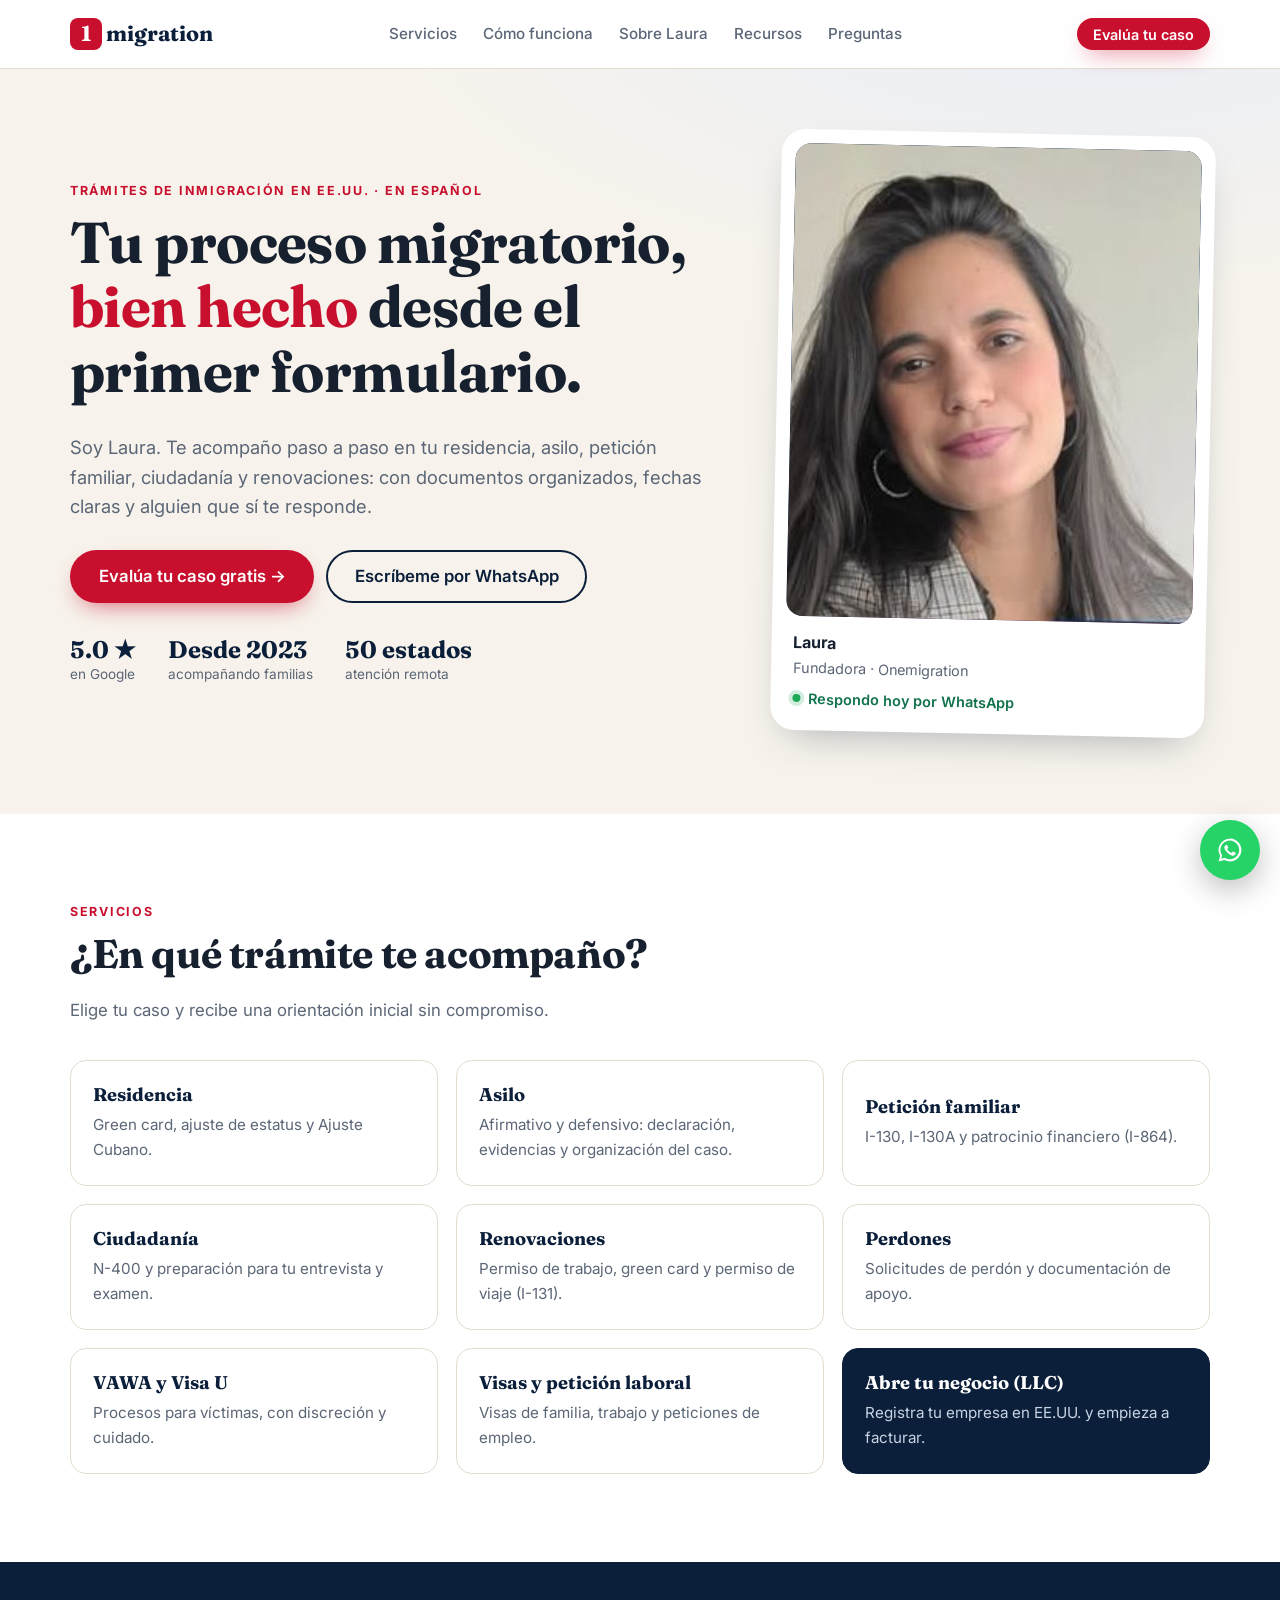
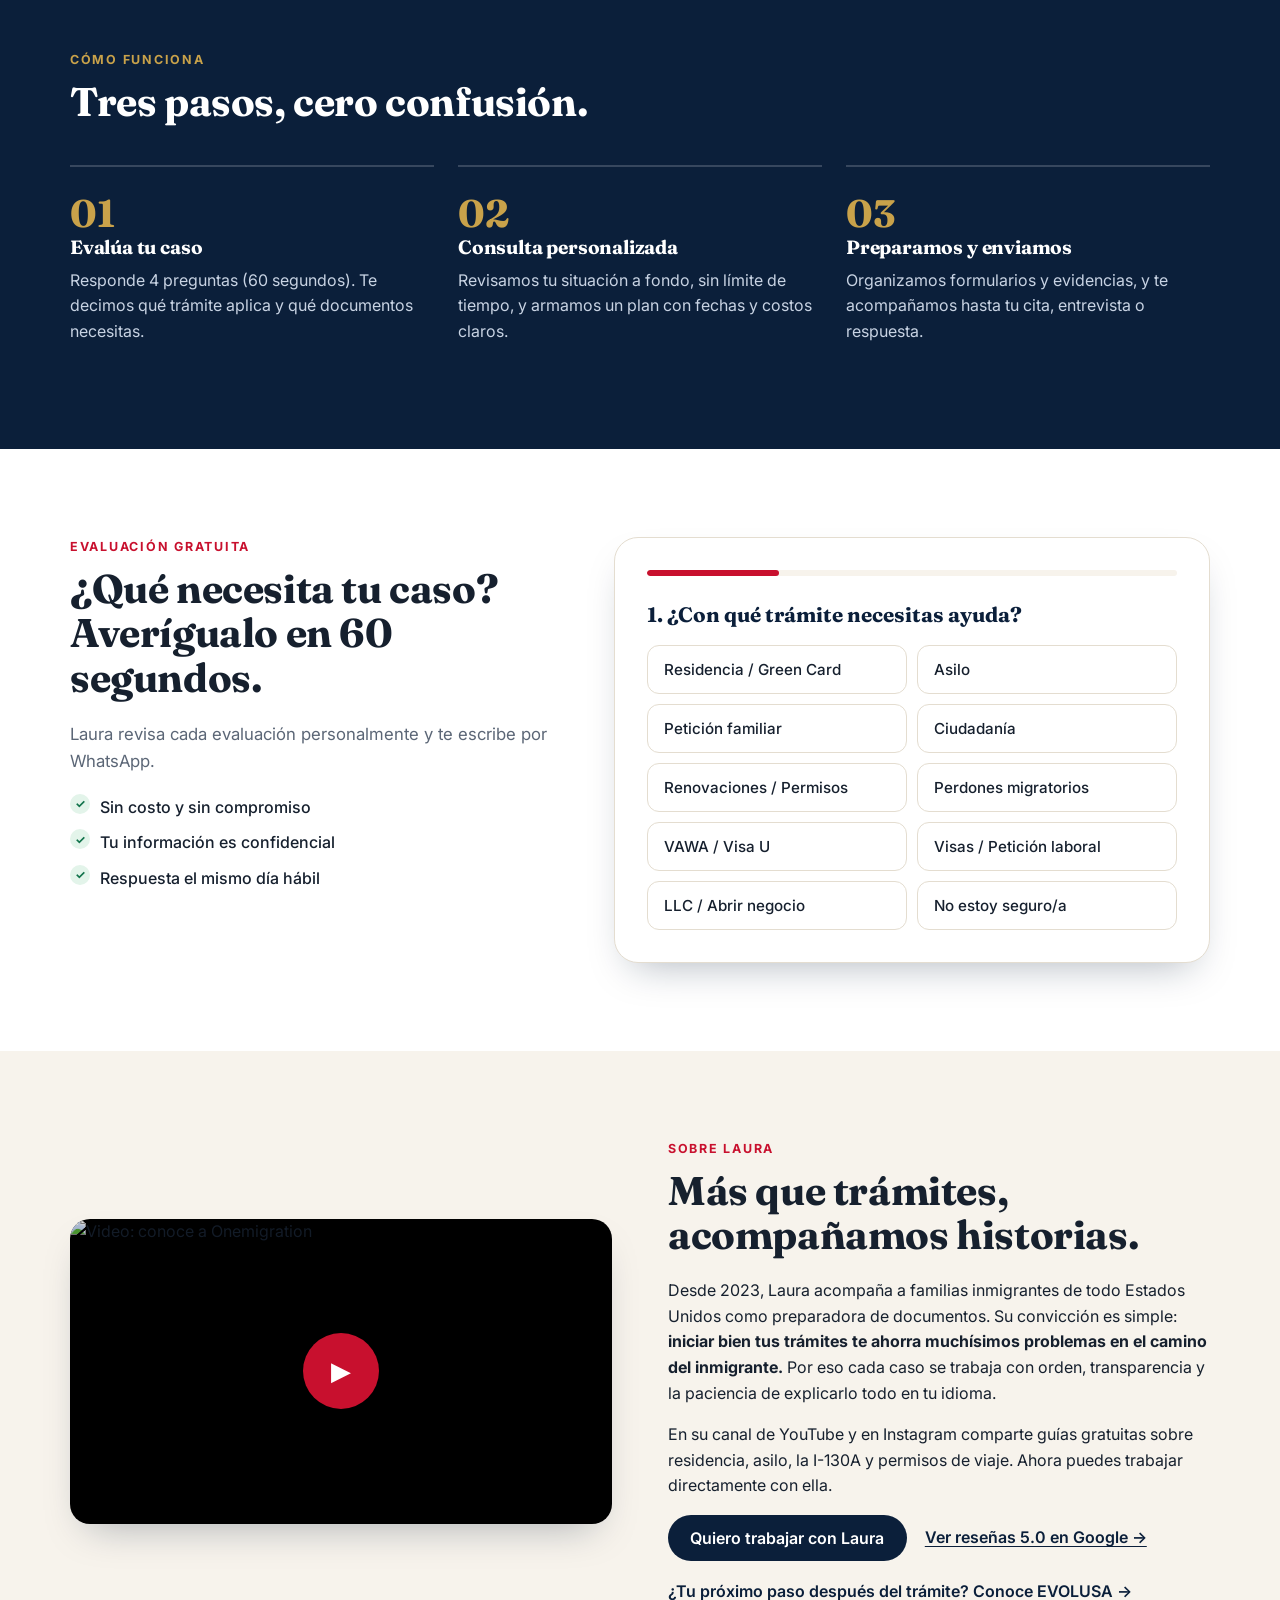
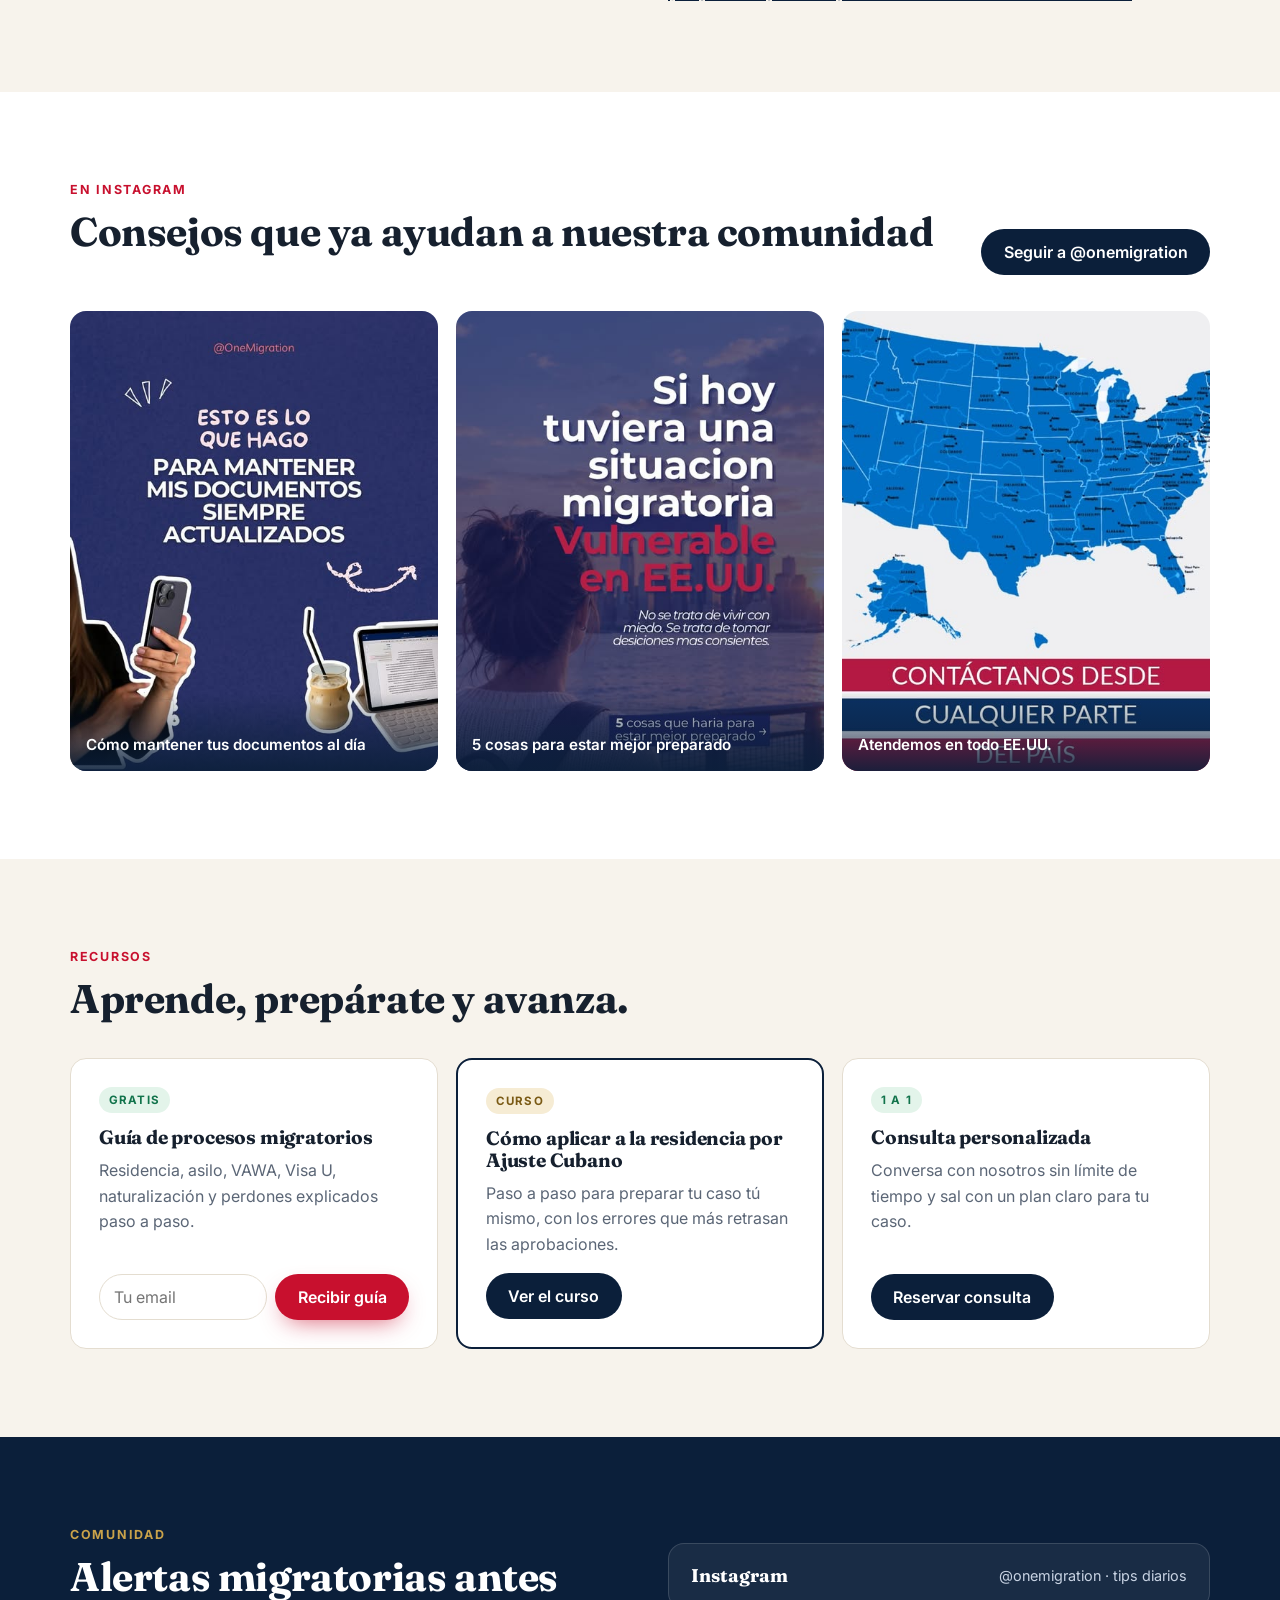
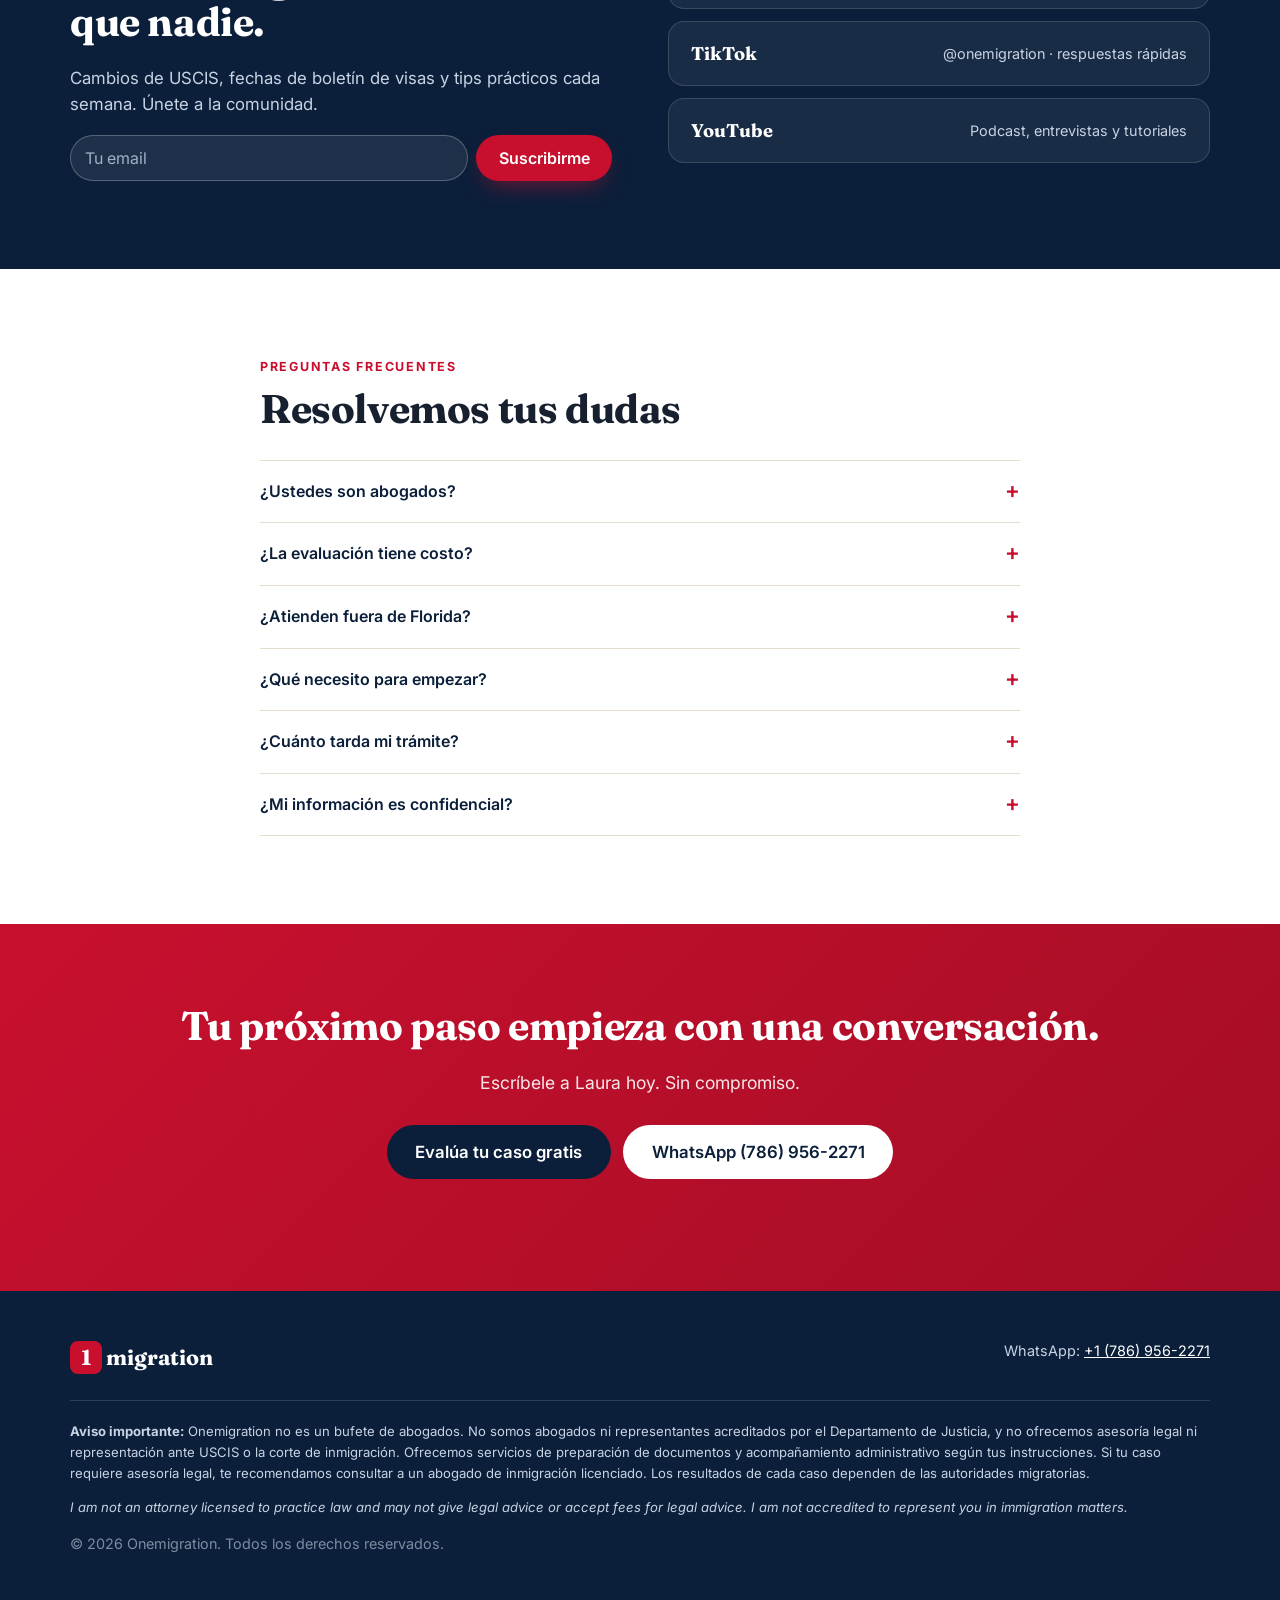
==== commit 2d4f00da: "Enlace a EVOLUSA desde Sobre Laura Enlace neutral a la página principal de EVOLUSA; no presenta a La" ====
--- a/index.html
+++ b/index.html
@@ -180,6 +180,7 @@
       <div class="about__ctas">
         <a class="btn btn--navy" href="#evaluacion" data-track="about_quiz">Quiero trabajar con Laura</a>
         <a class="link" href="https://maps.app.goo.gl/KGeH2r4eGtaxmy886" target="_blank" rel="noopener" data-track="google_reviews">Ver reseñas 5.0 en Google →</a>
+        <a class="link" href="https://evolusa.vercel.app/" target="_blank" rel="noopener" data-track="evolusa">¿Tu próximo paso después del trámite? Conoce EVOLUSA →</a>
       </div>
     </div>
   </div>
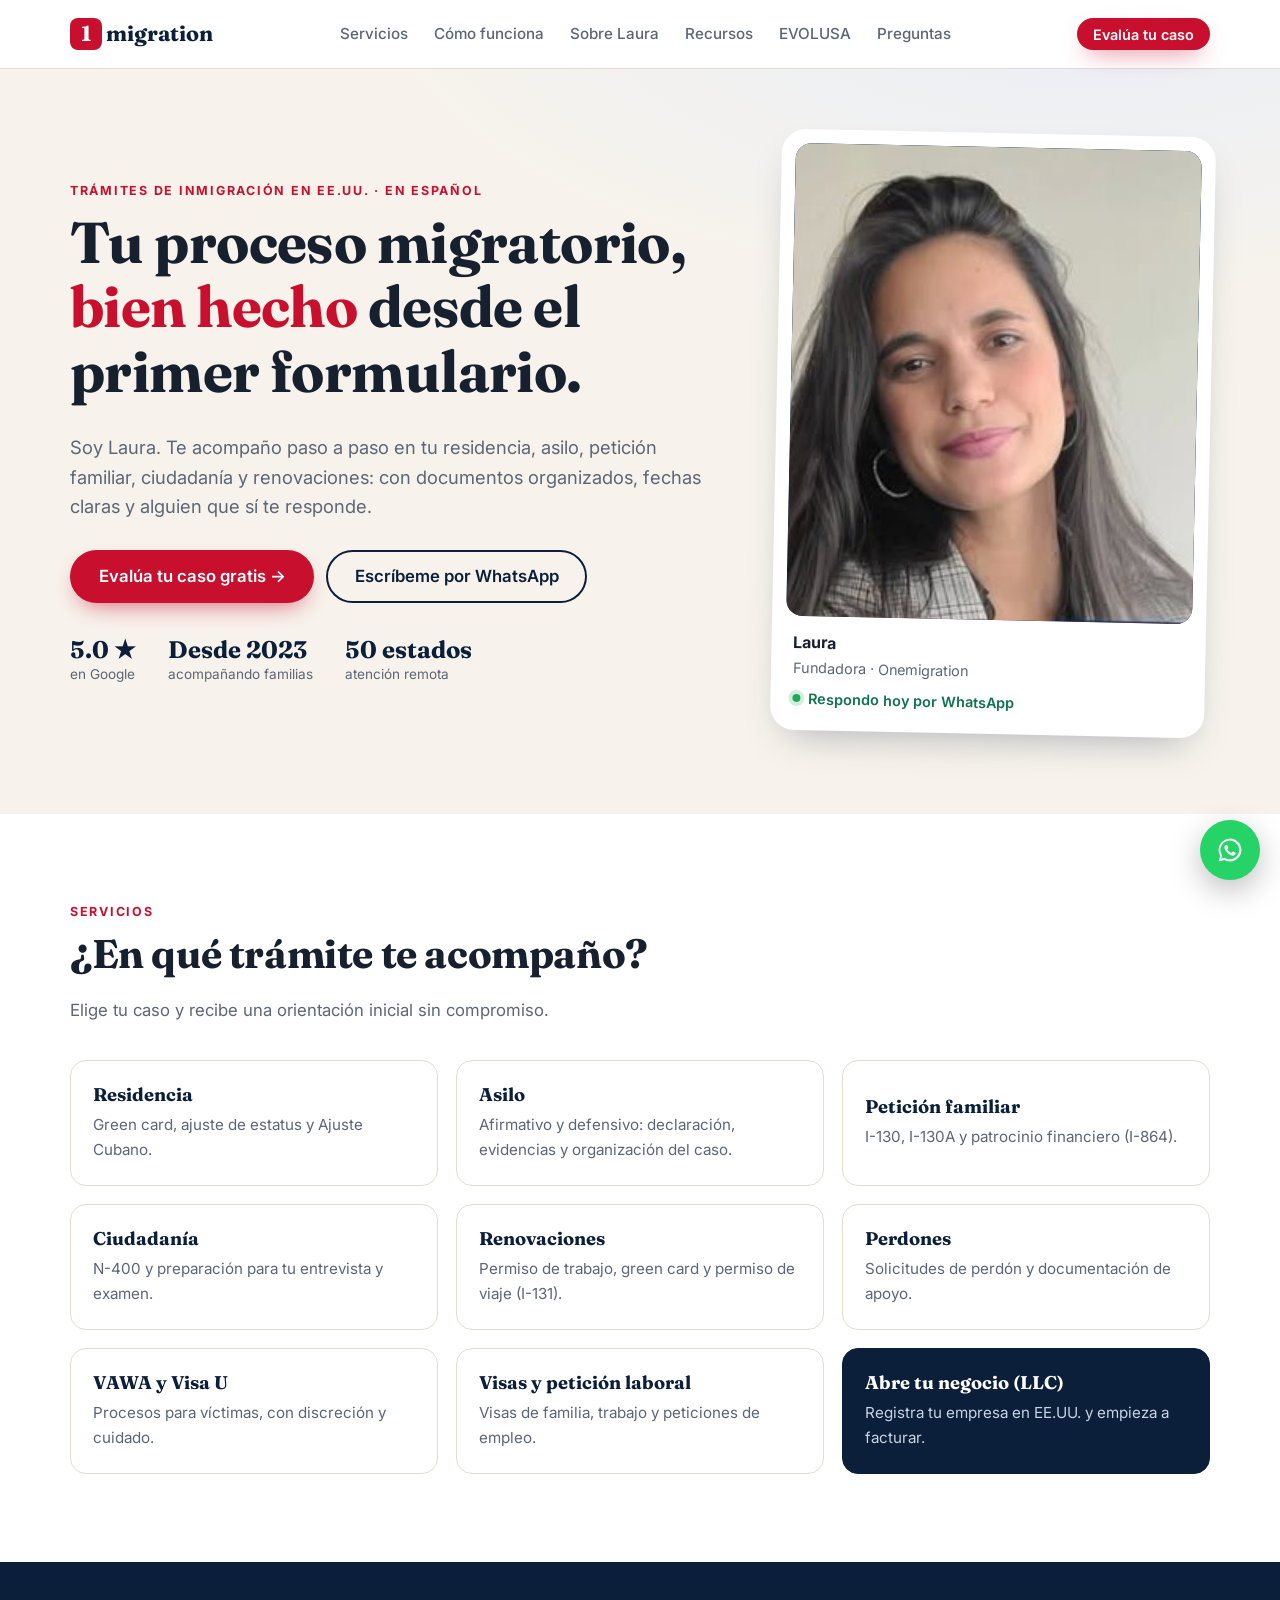
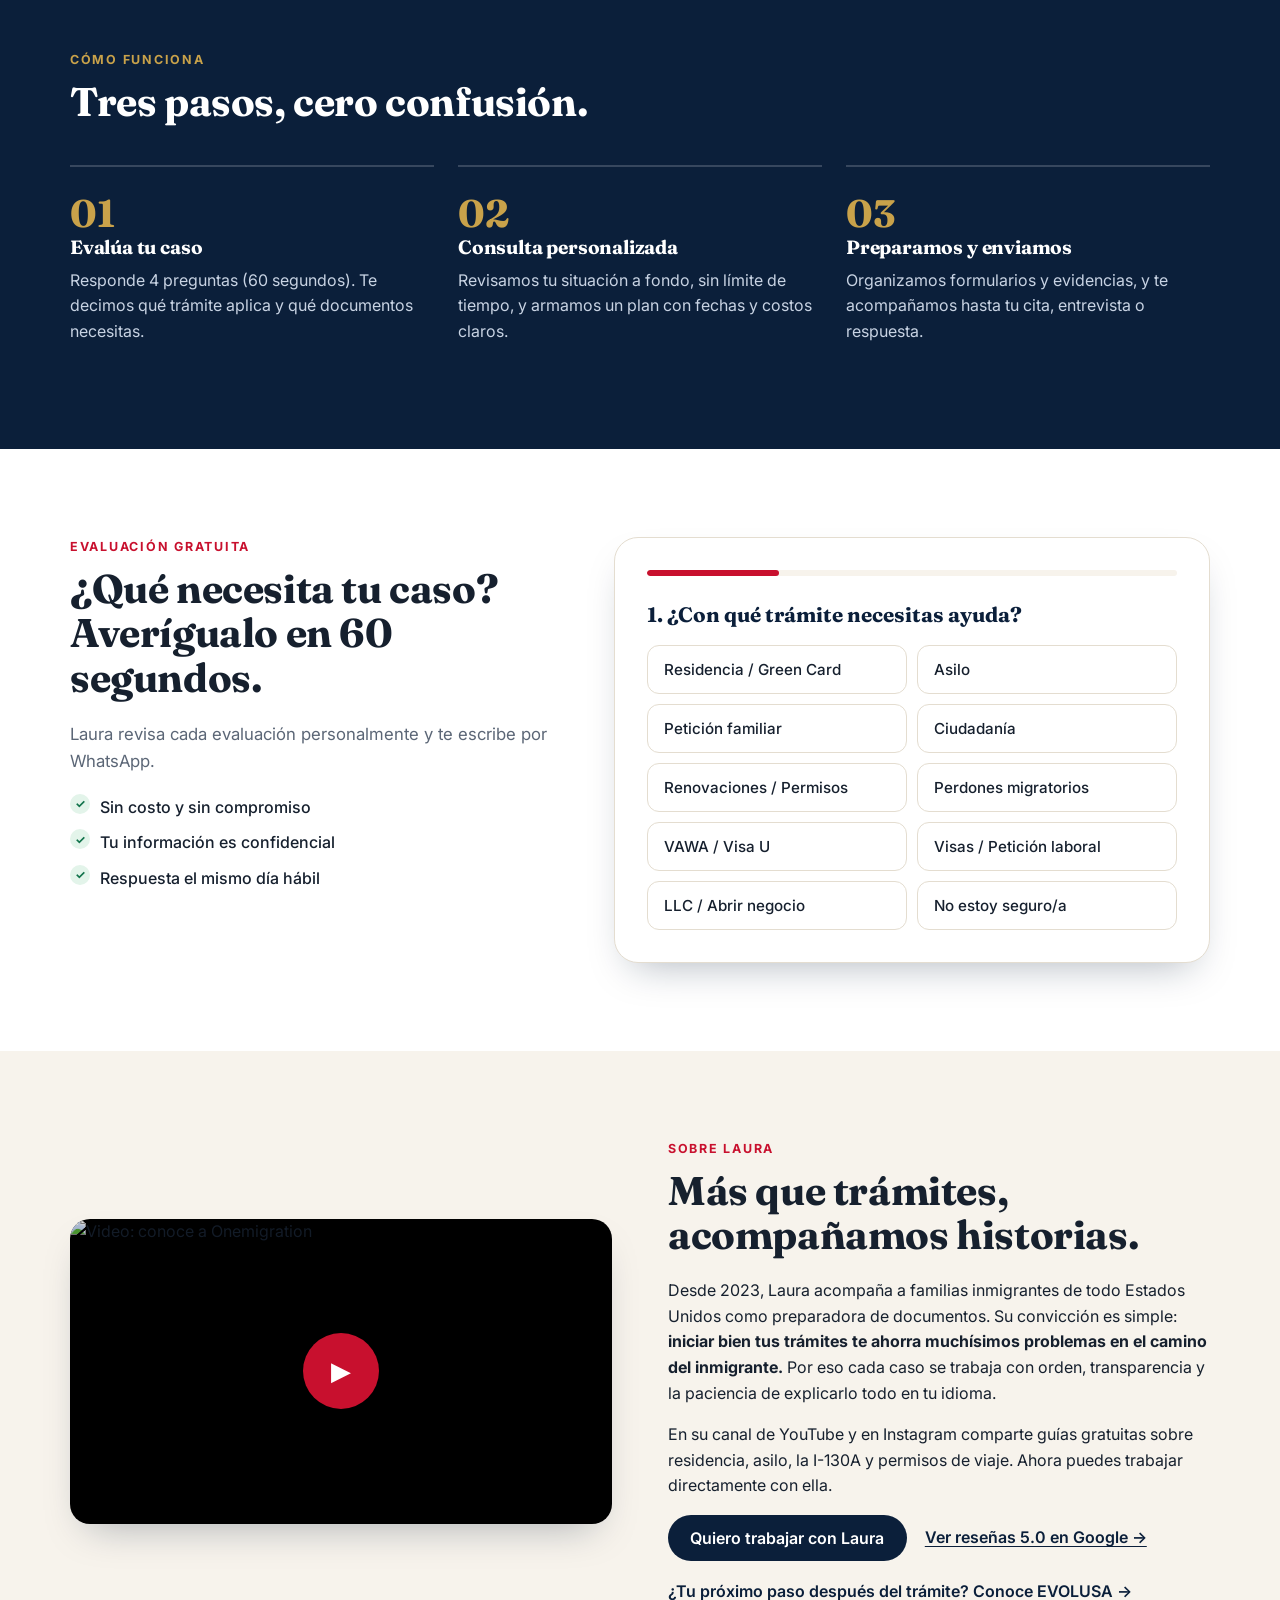
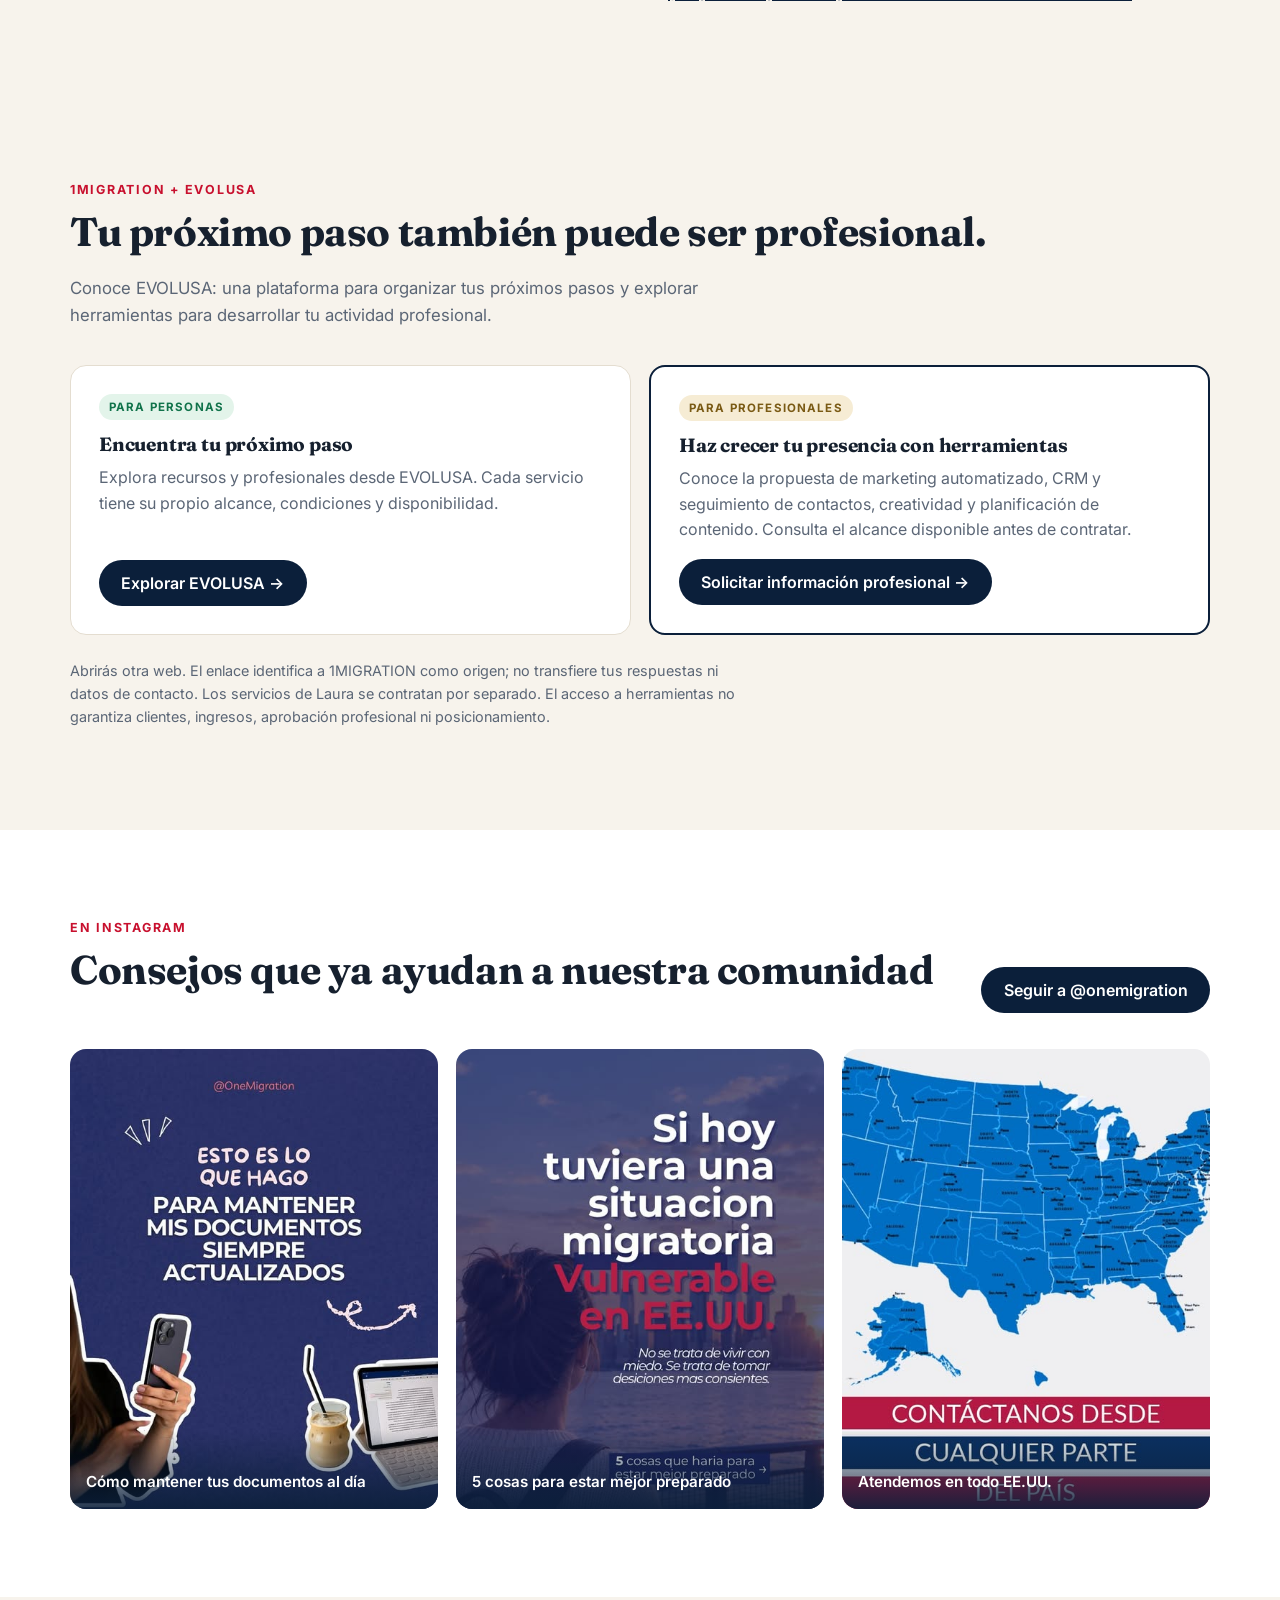
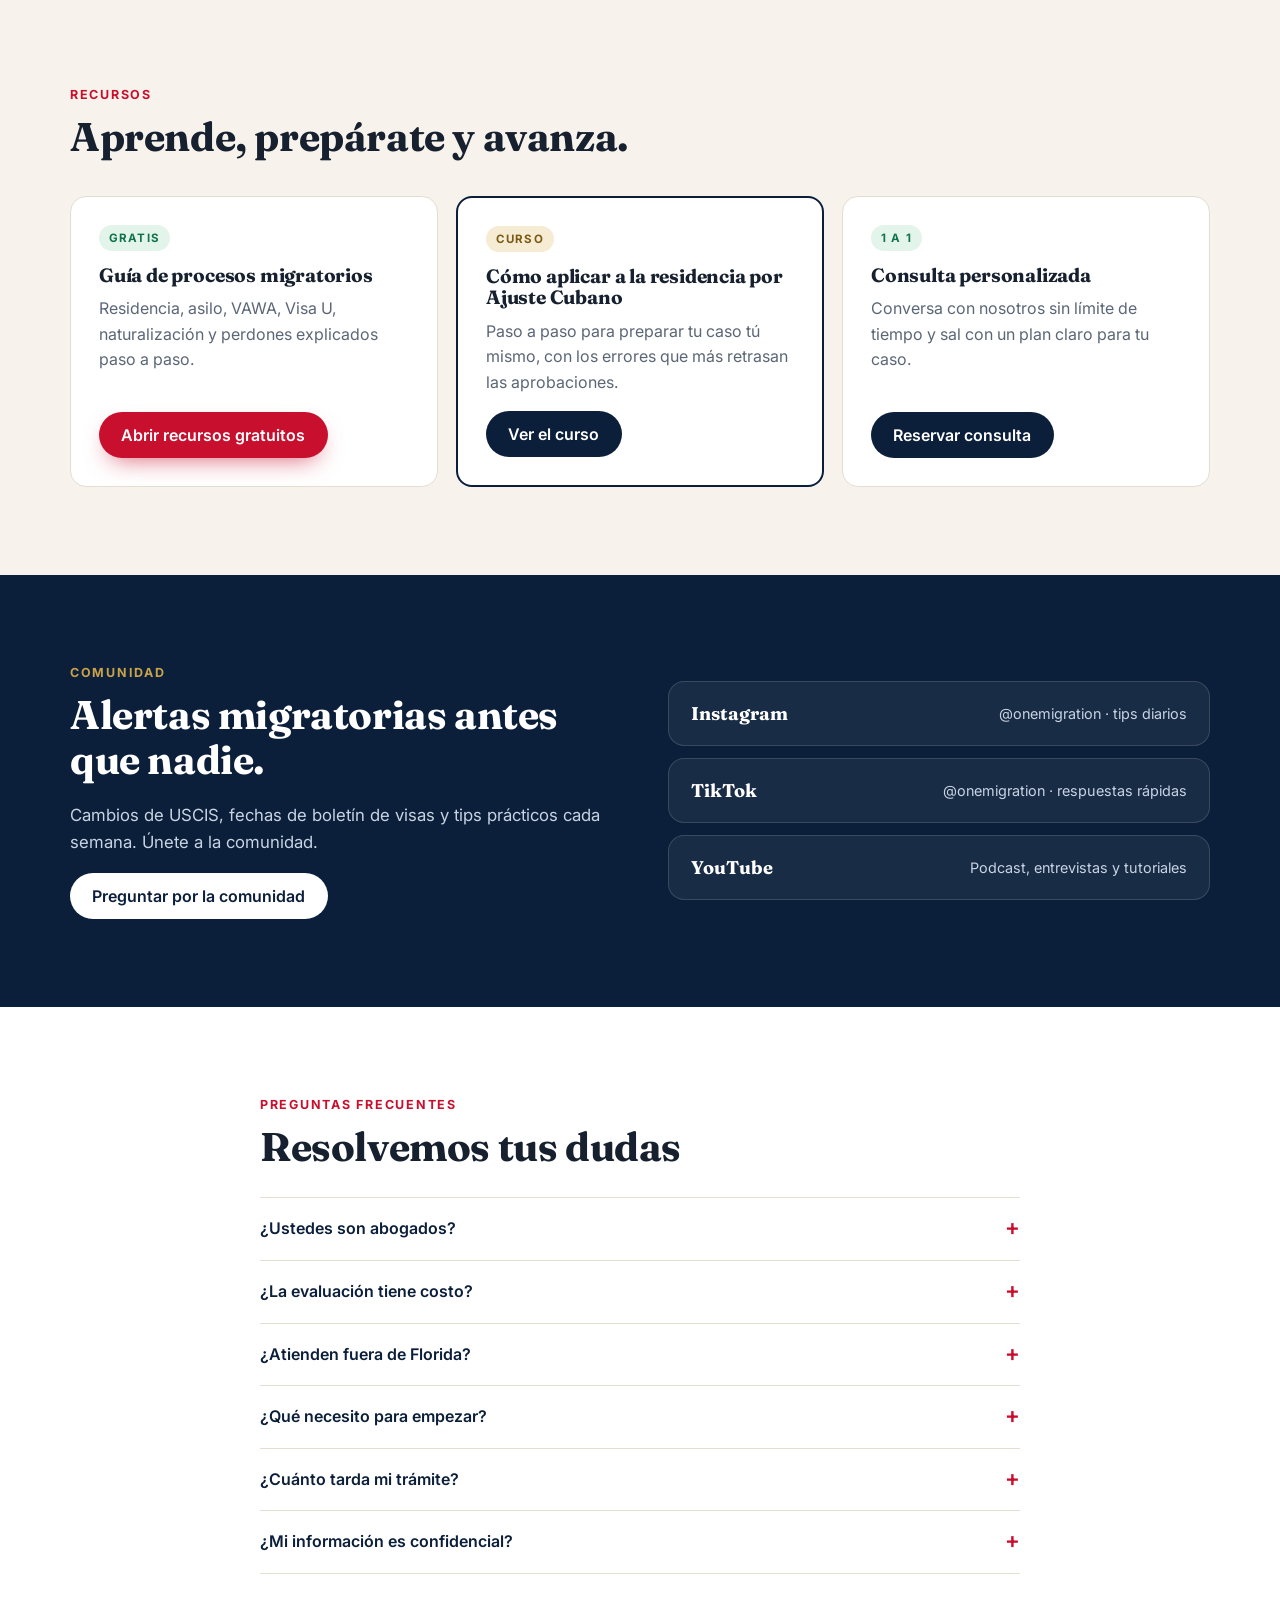
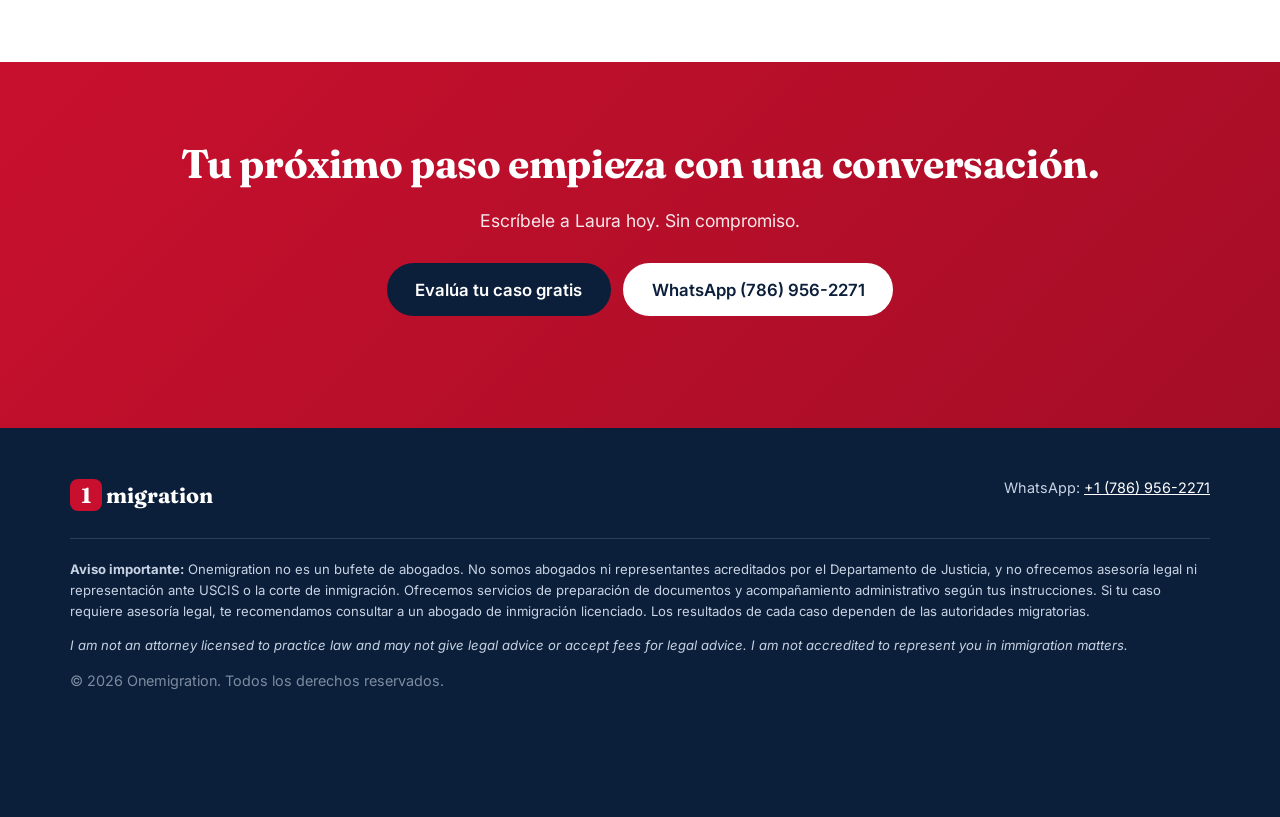
==== commit cdd3fb51: "Fix contact receipts and add distinct EvolUSA member and professional paths" ====
--- a/index.html
+++ b/index.html
@@ -32,6 +32,7 @@
       <a href="#como">Cómo funciona</a>
       <a href="#laura">Sobre Laura</a>
       <a href="#recursos">Recursos</a>
+      <a href="#evolusa">EVOLUSA</a>
       <a href="#faq">Preguntas</a>
     </nav>
     <a class="btn btn--sm btn--red" href="#evaluacion" data-track="nav_cta">Evalúa tu caso</a>
@@ -150,11 +151,11 @@
         <label>Estado donde vives<input name="estado" autocomplete="address-level1" placeholder="Florida"></label>
         <label class="consent"><input type="checkbox" name="consent" required> Acepto que Onemigration me contacte por WhatsApp, llamada o SMS sobre mi caso.</label>
         <p class="err" id="quizErr" role="alert"></p>
-        <button class="btn btn--red btn--lg btn--block" type="submit">Recibir mi orientación gratis</button>
+        <button class="btn btn--red btn--lg btn--block" type="submit">Preparar mi mensaje</button>
       </fieldset>
       <div class="qstep qdone" data-step="5">
-        <h3>¡Listo, <span id="doneName"></span>! 🎉</h3>
-        <p>Recibimos tu evaluación. Para atenderte más rápido, envíanos el mensaje ya preparado por WhatsApp:</p>
+        <h3>Tu mensaje, <span id="doneName"></span></h3>
+        <p id="deliveryStatus" role="status" aria-live="polite">Tu mensaje está preparado. Para enviarlo, abre WhatsApp y confirma allí.</p>
         <a class="btn btn--red btn--lg btn--block" id="doneWa" href="#" target="_blank" rel="noopener" data-track="quiz_whatsapp">Enviar por WhatsApp →</a>
         <a class="link" href="https://square.link/u/eTggoywU" target="_blank" rel="noopener" data-track="quiz_consulta">¿Prefieres agendar una consulta personalizada ya? Resérvala aquí</a>
       </div>
@@ -180,9 +181,34 @@
       <div class="about__ctas">
         <a class="btn btn--navy" href="#evaluacion" data-track="about_quiz">Quiero trabajar con Laura</a>
         <a class="link" href="https://maps.app.goo.gl/KGeH2r4eGtaxmy886" target="_blank" rel="noopener" data-track="google_reviews">Ver reseñas 5.0 en Google →</a>
-        <a class="link" href="https://evolusa.vercel.app/" target="_blank" rel="noopener" data-track="evolusa">¿Tu próximo paso después del trámite? Conoce EVOLUSA →</a>
-      </div>
-    </div>
+        <a class="link" href="https://evolusa.vercel.app/?ref=1migration" target="_blank" rel="noopener" data-track="evolusa">¿Tu próximo paso después del trámite? Conoce EVOLUSA →</a>
+      </div>
+    </div>
+  </div>
+</section>
+
+
+<!-- Independent member and professional routes; no contact data is transferred. -->
+<section class="section section--cream" id="evolusa" aria-labelledby="evolusa-title">
+  <div class="wrap">
+    <p class="eyebrow">1MIGRATION + EVOLUSA</p>
+    <h2 id="evolusa-title">Tu próximo paso también puede ser profesional.</h2>
+    <p class="sub">Conoce EVOLUSA: una plataforma para organizar tus próximos pasos y explorar herramientas para desarrollar tu actividad profesional.</p>
+    <div class="grid partner-paths">
+      <article class="offer">
+        <span class="tag">Para personas</span>
+        <h3>Encuentra tu próximo paso</h3>
+        <p>Explora recursos y profesionales desde EVOLUSA. Cada servicio tiene su propio alcance, condiciones y disponibilidad.</p>
+        <a class="btn btn--navy" href="https://evolusa.vercel.app/?ref=1migration" target="_blank" rel="noopener noreferrer" data-track="evolusa_member">Explorar EVOLUSA →</a>
+      </article>
+      <article class="offer offer--feature">
+        <span class="tag tag--gold">Para profesionales</span>
+        <h3>Haz crecer tu presencia con herramientas</h3>
+        <p>Conoce la propuesta de marketing automatizado, CRM y seguimiento de contactos, creatividad y planificación de contenido. Consulta el alcance disponible antes de contratar.</p>
+        <a class="btn btn--navy" href="https://evolusa.vercel.app/aplicar-profesional?ref=1migration" target="_blank" rel="noopener noreferrer" data-track="evolusa_professional">Solicitar información profesional →</a>
+      </article>
+    </div>
+    <p class="partner-note">Abrirás otra web. El enlace identifica a 1MIGRATION como origen; no transfiere tus respuestas ni datos de contacto. Los servicios de Laura se contratan por separado. El acceso a herramientas no garantiza clientes, ingresos, aprobación profesional ni posicionamiento.</p>
   </div>
 </section>
 
@@ -223,10 +249,7 @@
         <span class="tag">Gratis</span>
         <h3>Guía de procesos migratorios</h3>
         <p>Residencia, asilo, VAWA, Visa U, naturalización y perdones explicados paso a paso.</p>
-        <form class="mini js-magnet" data-source="guia_gratis" data-redirect="https://beacons.ai/onemigration/materialgratuito">
-          <input type="email" name="email" placeholder="Tu email" required aria-label="Email">
-          <button class="btn btn--red" type="submit">Recibir guía</button>
-        </form>
+        <a class="btn btn--red" href="https://beacons.ai/onemigration/materialgratuito" target="_blank" rel="noopener noreferrer">Abrir recursos gratuitos</a>
       </article>
       <article class="offer offer--feature">
         <span class="tag tag--gold">Curso</span>
@@ -251,11 +274,7 @@
       <p class="eyebrow eyebrow--light">Comunidad</p>
       <h2>Alertas migratorias antes que nadie.</h2>
       <p class="sub sub--light">Cambios de USCIS, fechas de boletín de visas y tips prácticos cada semana. Únete a la comunidad.</p>
-      <form class="mini mini--dark js-magnet" data-source="alertas">
-        <input type="email" name="email" placeholder="Tu email" required aria-label="Email">
-        <button class="btn btn--red" type="submit">Suscribirme</button>
-      </form>
-      <p class="ok" hidden>¡Listo! Te avisaremos de cada cambio importante.</p>
+      <a class="btn btn--light js-wa" href="#" data-msg="Hola Laura, quiero información sobre su comunidad y recursos." data-track="community_contact">Preguntar por la comunidad</a>
     </div>
     <div class="socials">
       <a href="https://instagram.com/onemigration" target="_blank" rel="noopener" data-track="follow_ig"><b>Instagram</b><span>@onemigration · tips diarios</span></a>
@@ -308,6 +327,7 @@
   <a class="btn btn--navy js-wa" href="#" data-msg="Hola Laura, quiero información sobre mi caso." data-track="mbar_whatsapp">WhatsApp</a>
 </div>
 
+<script src="lead-delivery.js" defer></script>
 <script src="app.js" defer></script>
 </body>
 </html>
--- a/styles.css
+++ b/styles.css
@@ -217,3 +217,10 @@
   html { scroll-behavior: auto; }
   * { transition: none !important; animation: none !important; }
 }
+
+/* Partner routes */
+.partner-paths { grid-template-columns: repeat(2, minmax(0, 1fr)); }
+.partner-note { max-width: 76ch; margin-top: 24px; color: var(--muted); font-size: .9rem; }
+.btn:focus-visible, .svc:focus-visible, .opts button:focus-visible { outline: 3px solid var(--gold); outline-offset: 4px; }
+button:disabled { opacity: .65; cursor: wait; }
+@media (max-width: 700px) { .partner-paths { grid-template-columns: 1fr; } }
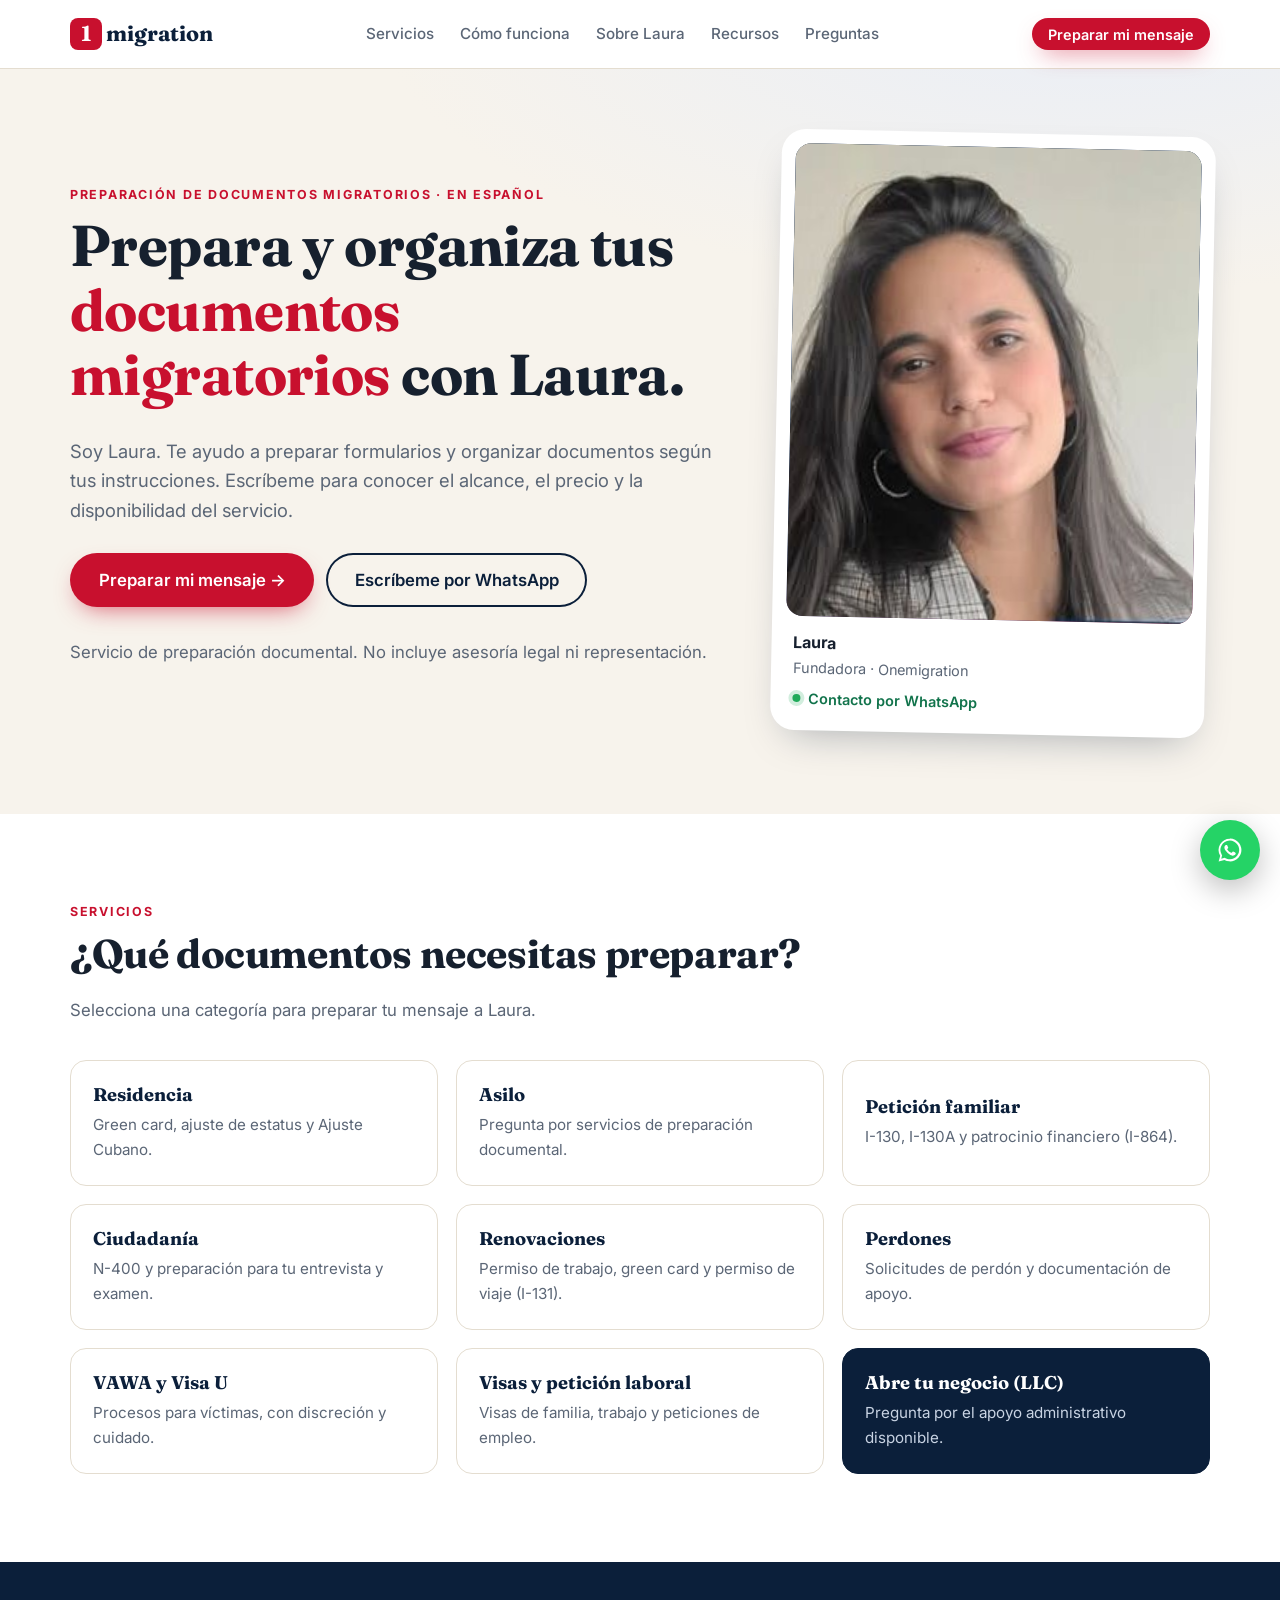
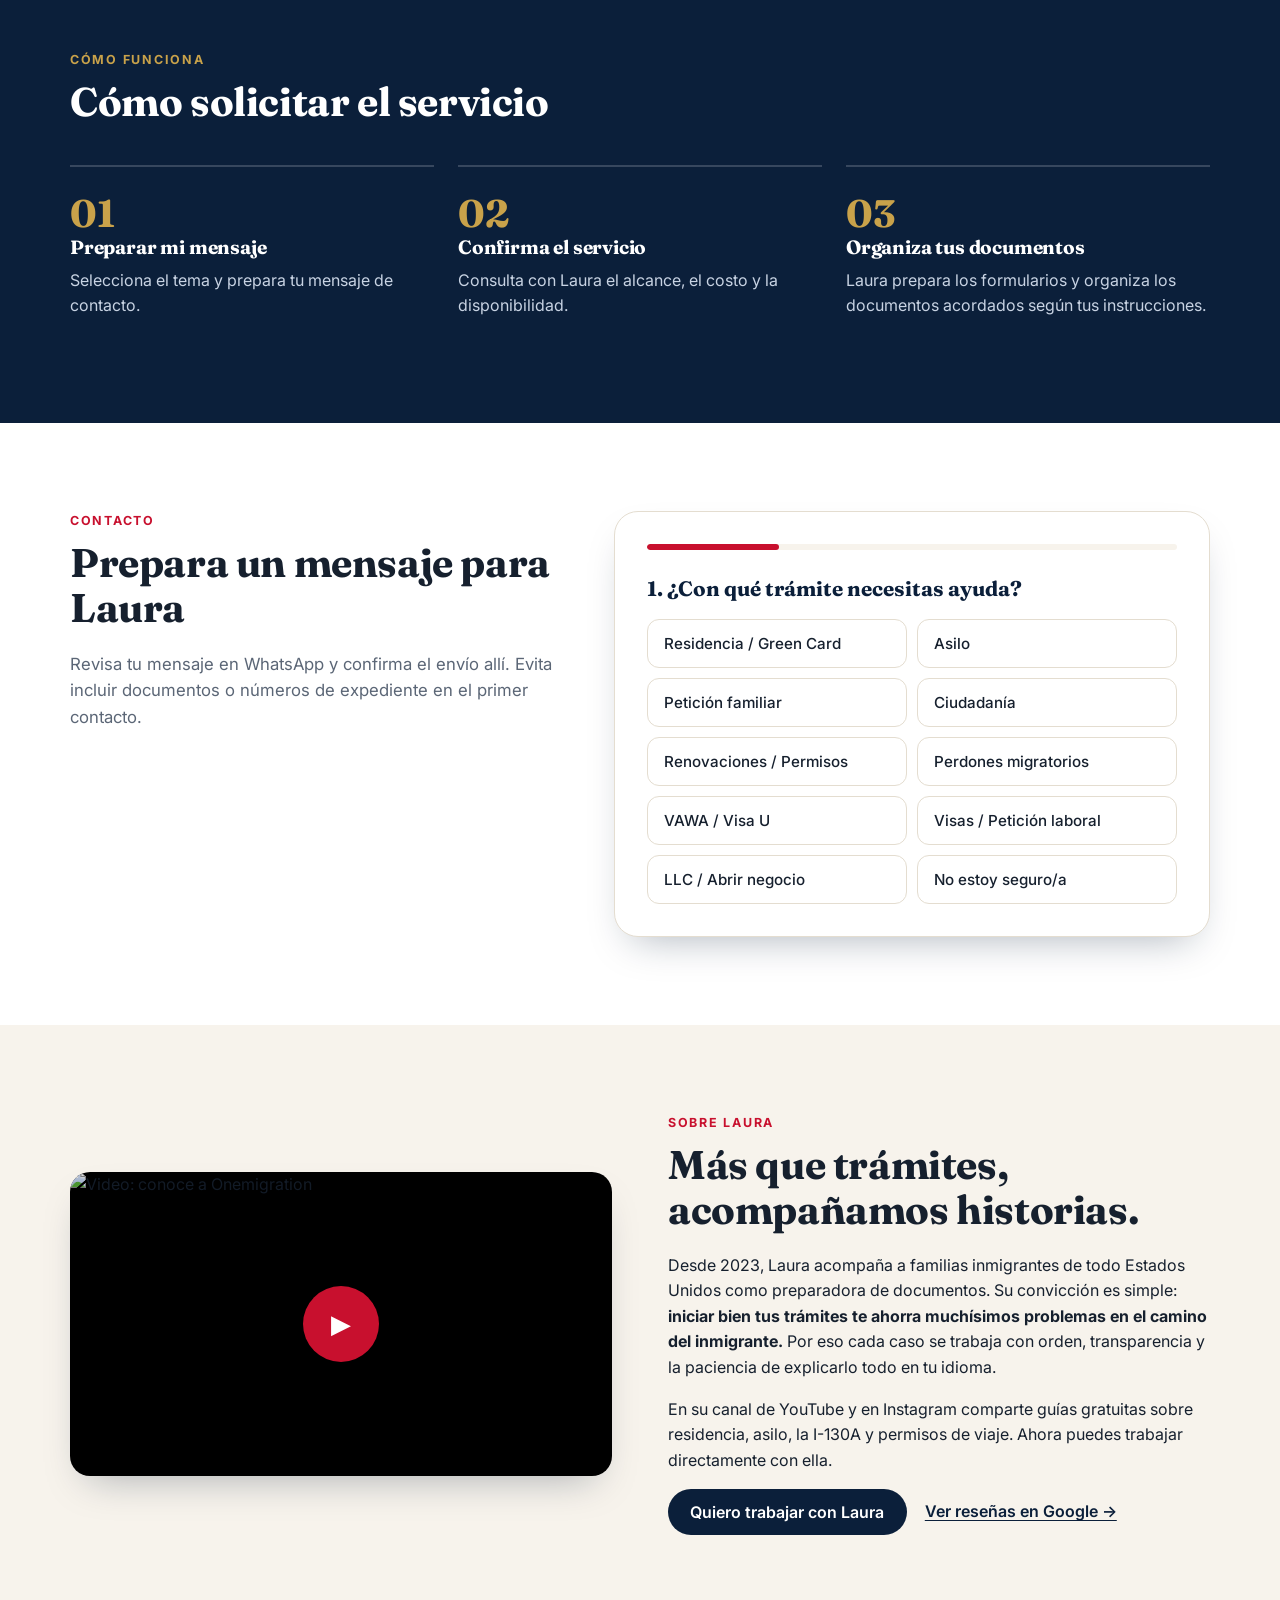
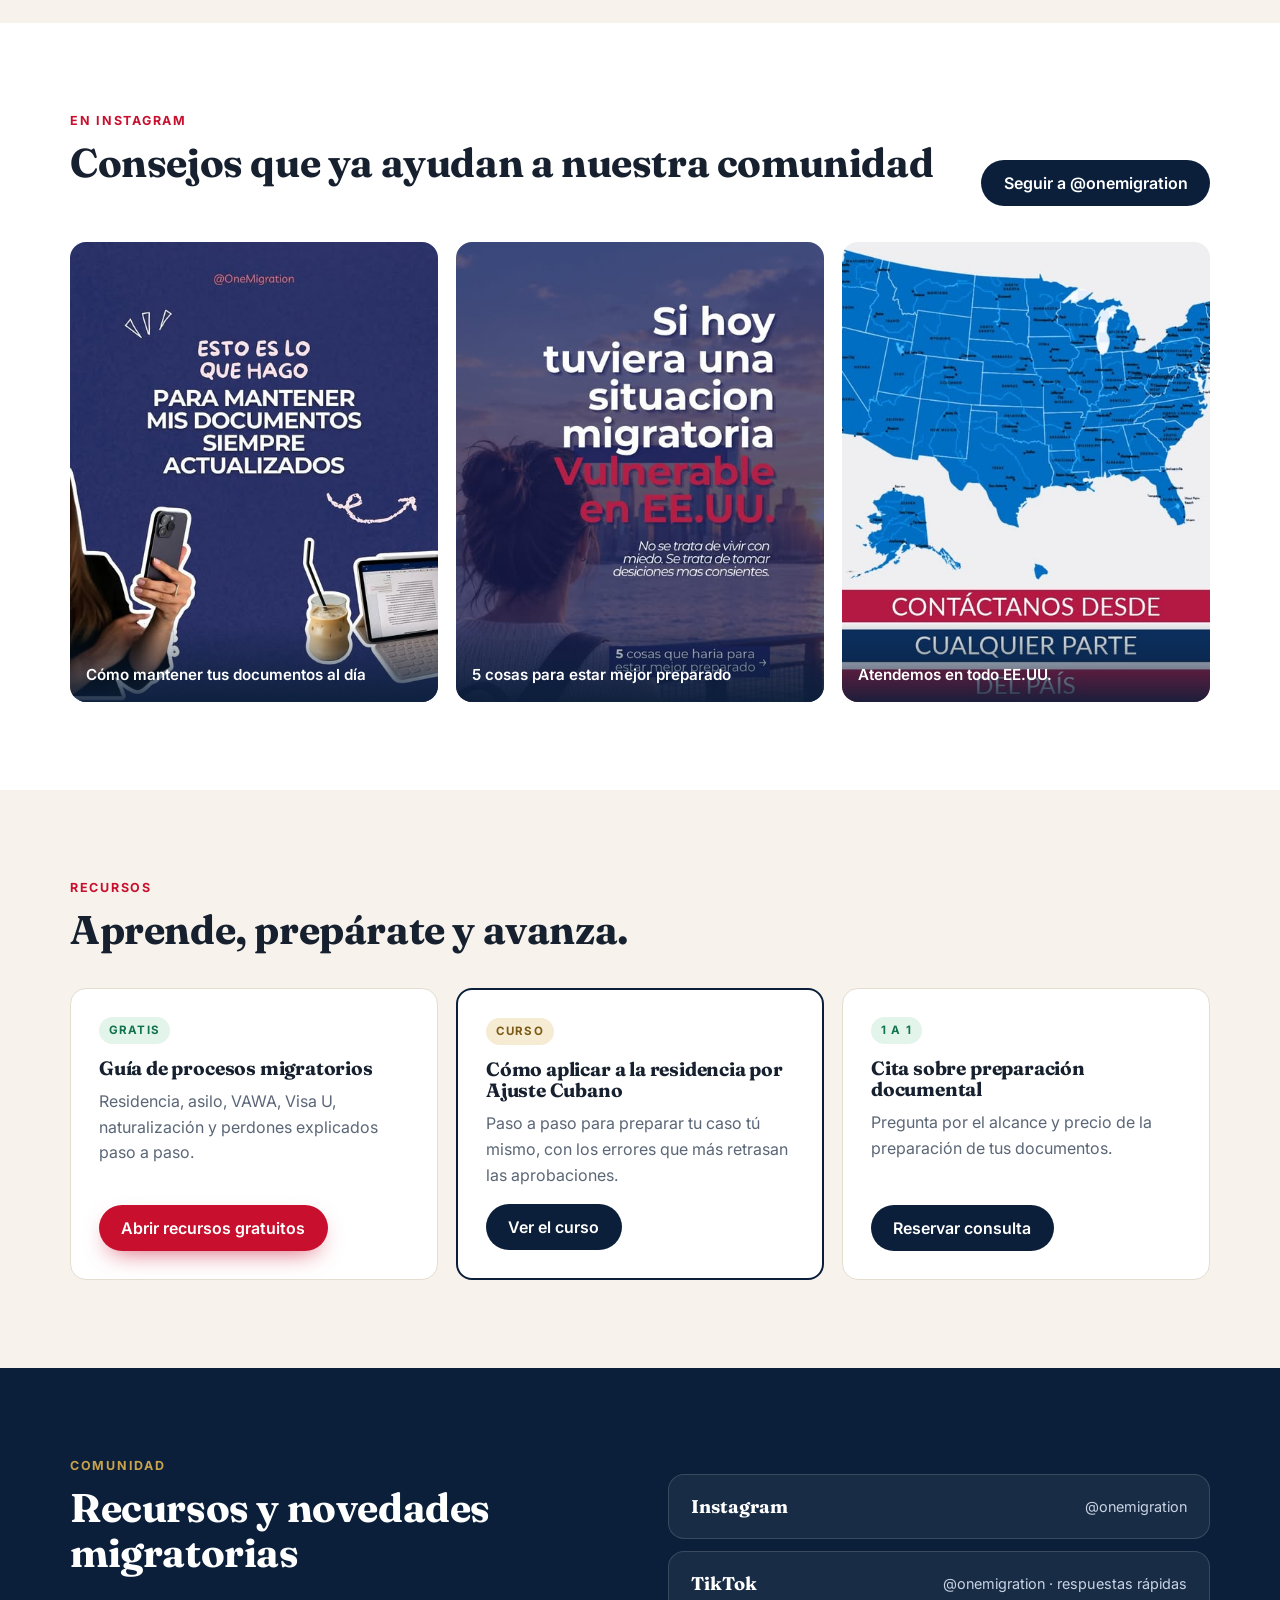
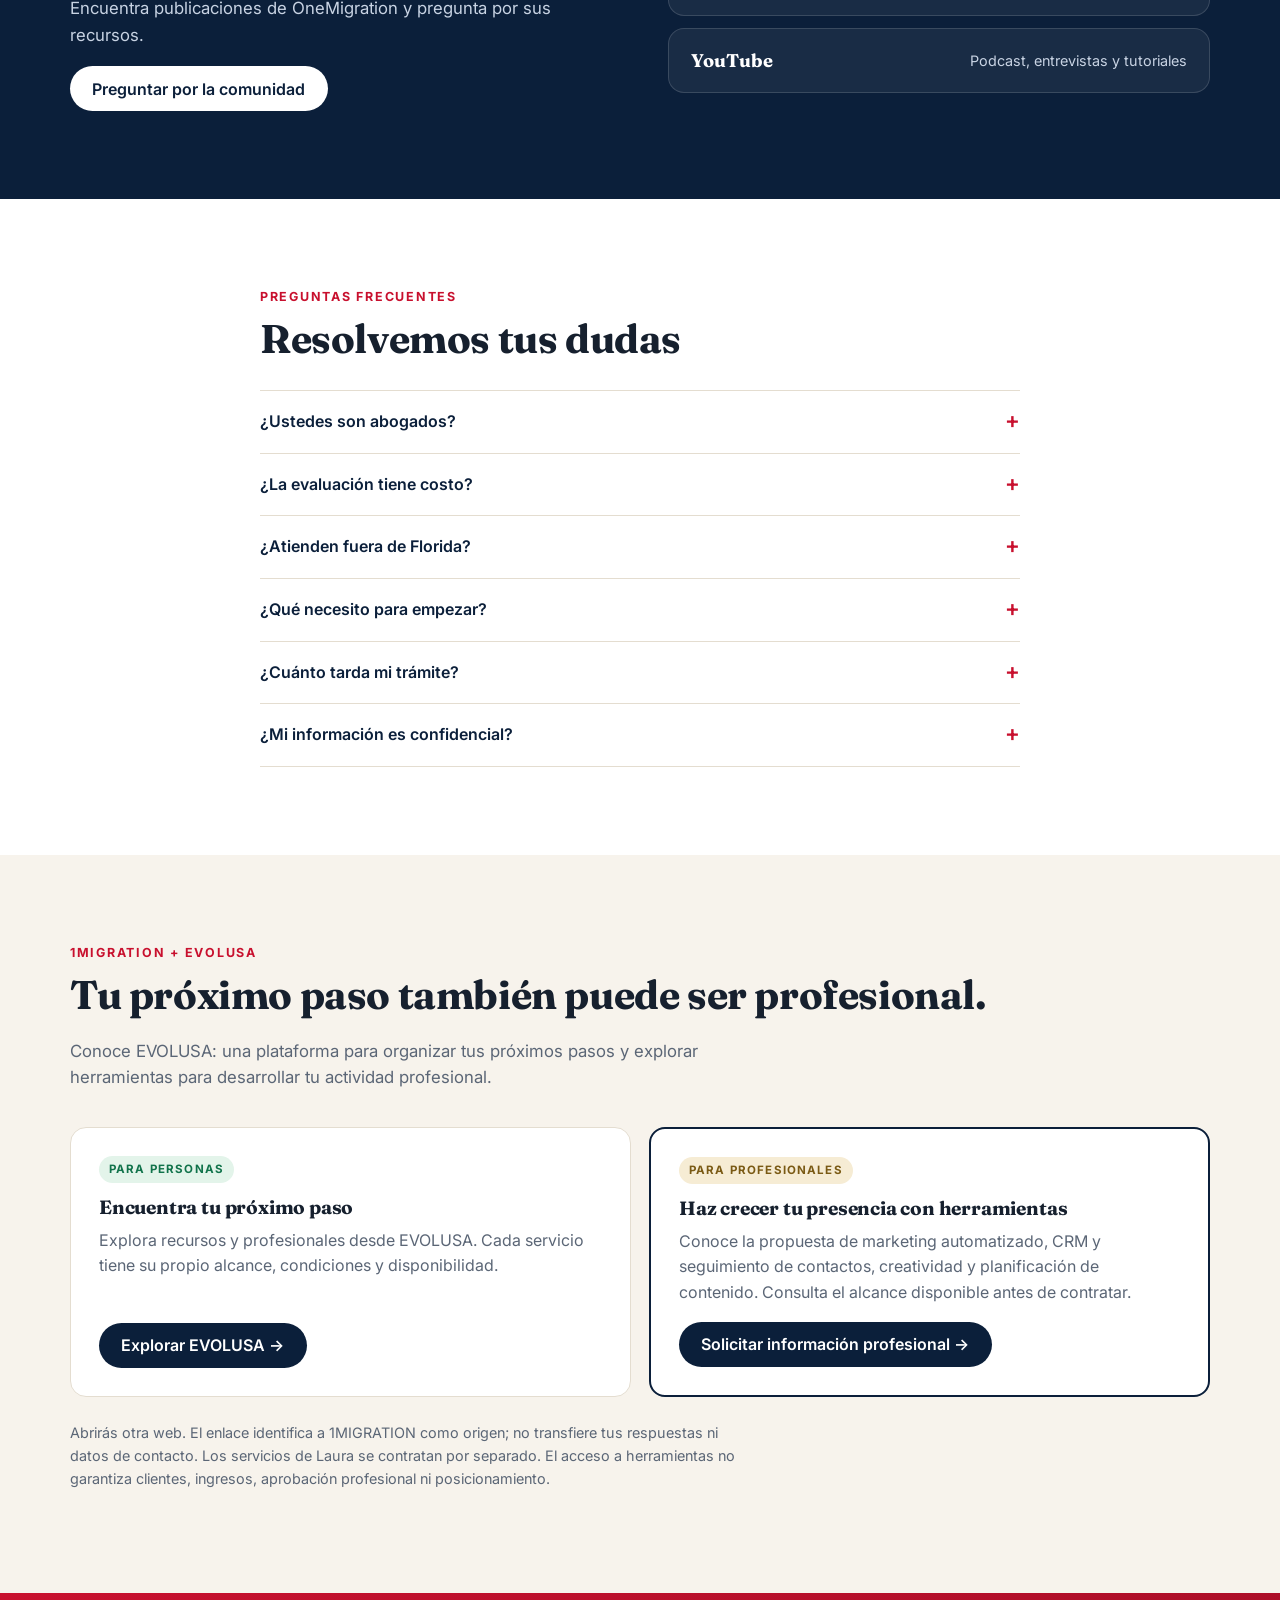
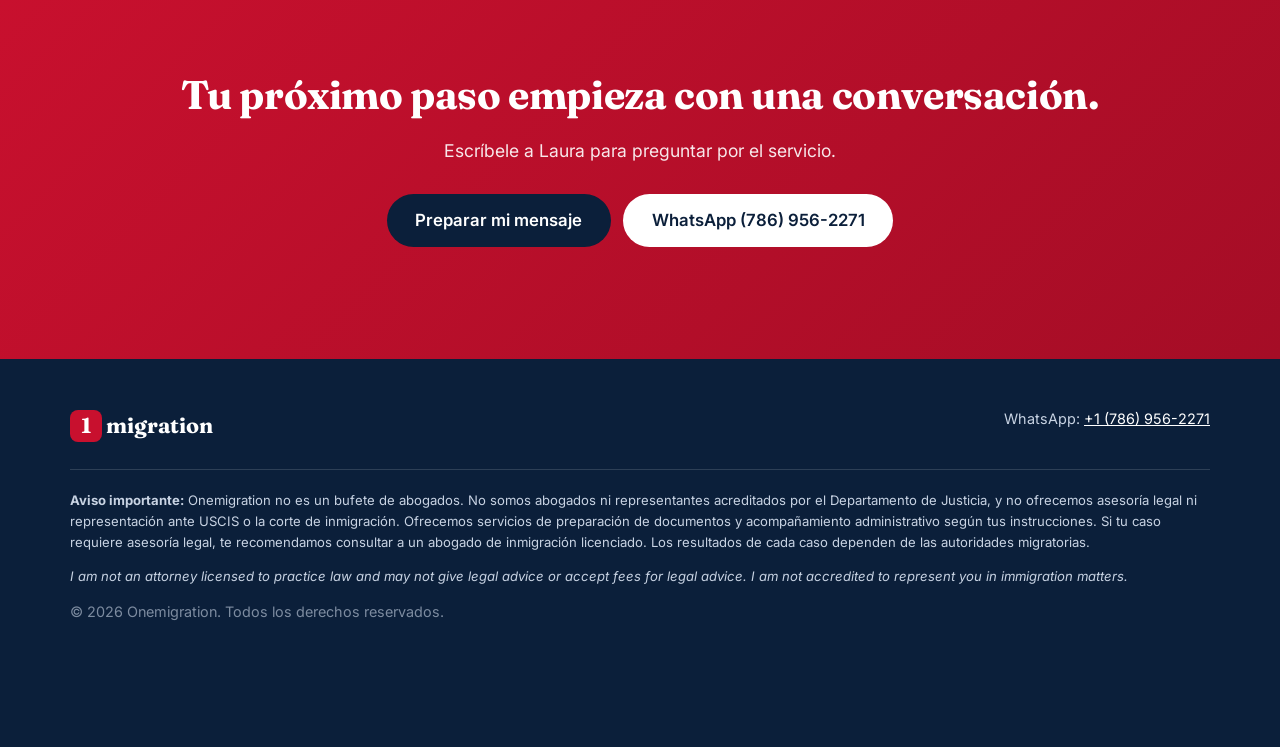
==== commit 544291ca: "Organize Laura’s public document preparation site" ====
--- a/index.html
+++ b/index.html
@@ -3,13 +3,13 @@
 <head>
 <meta charset="utf-8">
 <meta name="viewport" content="width=device-width, initial-scale=1">
-<title>Onemigration | Trámites de Inmigración en EE.UU. con Laura</title>
-<meta name="description" content="Te acompañamos en tus trámites de inmigración en EE.UU.: residencia, asilo, petición familiar, ciudadanía, renovaciones, perdones y más. Evalúa tu caso gratis y habla con Laura por WhatsApp.">
+<title>OneMigration | Preparación de documentos con Laura</title>
+<meta name="description" content="Preparación de formularios y organización de documentos migratorios en español. Escribe a Laura para preguntar por el alcance y el costo del servicio.">
 <meta name="theme-color" content="#0b1f3a">
 <link rel="canonical" href="https://onemigration.com/">
 <meta property="og:type" content="website">
-<meta property="og:title" content="Onemigration | Te apoyo en tus trámites de 🇺🇸">
-<meta property="og:description" content="Residencia, asilo, petición familiar, ciudadanía y más. Evalúa tu caso gratis en 60 segundos.">
+<meta property="og:title" content="OneMigration | Preparación de documentos con Laura">
+<meta property="og:description" content="Apoyo administrativo en español para preparar formularios y organizar documentos migratorios.">
 <meta property="og:image" content="https://onemigration.com/assets/og.jpg">
 <meta property="og:locale" content="es_US">
 <link rel="preconnect" href="https://fonts.googleapis.com">
@@ -32,10 +32,9 @@
       <a href="#como">Cómo funciona</a>
       <a href="#laura">Sobre Laura</a>
       <a href="#recursos">Recursos</a>
-      <a href="#evolusa">EVOLUSA</a>
       <a href="#faq">Preguntas</a>
     </nav>
-    <a class="btn btn--sm btn--red" href="#evaluacion" data-track="nav_cta">Evalúa tu caso</a>
+    <a class="btn btn--sm btn--red" href="#evaluacion" data-track="nav_cta">Preparar mi mensaje</a>
   </div>
 </header>
 
@@ -45,18 +44,14 @@
 <section class="hero">
   <div class="wrap hero__grid">
     <div>
-      <p class="eyebrow">Trámites de inmigración en EE.UU. · En español</p>
-      <h1>Tu proceso migratorio, <em>bien hecho</em> desde el primer formulario.</h1>
-      <p class="lead">Soy Laura. Te acompaño paso a paso en tu residencia, asilo, petición familiar, ciudadanía y renovaciones: con documentos organizados, fechas claras y alguien que sí te responde.</p>
+      <p class="eyebrow">Preparación de documentos migratorios · En español</p>
+      <h1>Prepara y organiza tus <em>documentos migratorios</em> con Laura.</h1>
+      <p class="lead">Soy Laura. Te ayudo a preparar formularios y organizar documentos según tus instrucciones. Escríbeme para conocer el alcance, el precio y la disponibilidad del servicio.</p>
       <div class="hero__ctas">
-        <a class="btn btn--red btn--lg" href="#evaluacion" data-track="hero_quiz">Evalúa tu caso gratis →</a>
+        <a class="btn btn--red btn--lg" href="#evaluacion" data-track="hero_quiz">Preparar mi mensaje →</a>
         <a class="btn btn--ghost btn--lg js-wa" href="#" data-msg="Hola Laura, vi su página web y quiero información sobre mi caso." data-track="hero_whatsapp">Escríbeme por WhatsApp</a>
       </div>
-      <ul class="proof">
-        <li><strong>5.0 ★</strong><span>en Google</span></li>
-        <li><strong>Desde 2023</strong><span>acompañando familias</span></li>
-        <li><strong>50 estados</strong><span>atención remota</span></li>
-      </ul>
+<p class="sub">Servicio de preparación documental. No incluye asesoría legal ni representación.</p>
     </div>
     <figure class="hero__card">
       <div class="portrait">
@@ -66,7 +61,7 @@
       <figcaption>
         <strong>Laura</strong>
         <span>Fundadora · Onemigration</span>
-        <span class="badge"><i></i>Respondo hoy por WhatsApp</span>
+        <span class="badge"><i></i>Contacto por WhatsApp</span>
       </figcaption>
     </figure>
   </div>
@@ -76,18 +71,18 @@
 <section class="section" id="servicios">
   <div class="wrap">
     <p class="eyebrow">Servicios</p>
-    <h2>¿En qué trámite te acompaño?</h2>
-    <p class="sub">Elige tu caso y recibe una orientación inicial sin compromiso.</p>
+    <h2>¿Qué documentos necesitas preparar?</h2>
+    <p class="sub">Selecciona una categoría para preparar tu mensaje a Laura.</p>
     <div class="grid services">
       <button class="svc" data-svc="Residencia / Green Card"><b>Residencia</b><span>Green card, ajuste de estatus y Ajuste Cubano.</span></button>
-      <button class="svc" data-svc="Asilo"><b>Asilo</b><span>Afirmativo y defensivo: declaración, evidencias y organización del caso.</span></button>
+      <button class="svc" data-svc="Asilo"><b>Asilo</b><span>Pregunta por servicios de preparación documental.</span></button>
       <button class="svc" data-svc="Petición familiar"><b>Petición familiar</b><span>I-130, I-130A y patrocinio financiero (I-864).</span></button>
       <button class="svc" data-svc="Ciudadanía"><b>Ciudadanía</b><span>N-400 y preparación para tu entrevista y examen.</span></button>
       <button class="svc" data-svc="Renovaciones / Permisos"><b>Renovaciones</b><span>Permiso de trabajo, green card y permiso de viaje (I-131).</span></button>
       <button class="svc" data-svc="Perdones migratorios"><b>Perdones</b><span>Solicitudes de perdón y documentación de apoyo.</span></button>
       <button class="svc" data-svc="VAWA / Visa U"><b>VAWA y Visa U</b><span>Procesos para víctimas, con discreción y cuidado.</span></button>
       <button class="svc" data-svc="Visas / Petición laboral"><b>Visas y petición laboral</b><span>Visas de familia, trabajo y peticiones de empleo.</span></button>
-      <button class="svc svc--alt" data-svc="LLC / Abrir negocio"><b>Abre tu negocio (LLC)</b><span>Registra tu empresa en EE.UU. y empieza a facturar.</span></button>
+      <button class="svc svc--alt" data-svc="LLC / Abrir negocio"><b>Abre tu negocio (LLC)</b><span>Pregunta por el apoyo administrativo disponible.</span></button>
     </div>
   </div>
 </section>
@@ -96,11 +91,11 @@
 <section class="section section--navy" id="como">
   <div class="wrap">
     <p class="eyebrow eyebrow--light">Cómo funciona</p>
-    <h2>Tres pasos, cero confusión.</h2>
+    <h2>Cómo solicitar el servicio</h2>
     <ol class="steps">
-      <li><span>01</span><h3>Evalúa tu caso</h3><p>Responde 4 preguntas (60 segundos). Te decimos qué trámite aplica y qué documentos necesitas.</p></li>
-      <li><span>02</span><h3>Consulta personalizada</h3><p>Revisamos tu situación a fondo, sin límite de tiempo, y armamos un plan con fechas y costos claros.</p></li>
-      <li><span>03</span><h3>Preparamos y enviamos</h3><p>Organizamos formularios y evidencias, y te acompañamos hasta tu cita, entrevista o respuesta.</p></li>
+      <li><span>01</span><h3>Preparar mi mensaje</h3><p>Selecciona el tema y prepara tu mensaje de contacto.</p></li>
+      <li><span>02</span><h3>Confirma el servicio</h3><p>Consulta con Laura el alcance, el costo y la disponibilidad.</p></li>
+      <li><span>03</span><h3>Organiza tus documentos</h3><p>Laura prepara los formularios y organiza los documentos acordados según tus instrucciones.</p></li>
     </ol>
   </div>
 </section>
@@ -109,14 +104,9 @@
 <section class="section" id="evaluacion">
   <div class="wrap quiz-wrap">
     <div class="quiz-intro">
-      <p class="eyebrow">Evaluación gratuita</p>
-      <h2>¿Qué necesita tu caso? Averígualo en 60 segundos.</h2>
-      <p class="sub">Laura revisa cada evaluación personalmente y te escribe por WhatsApp.</p>
-      <ul class="checks">
-        <li>Sin costo y sin compromiso</li>
-        <li>Tu información es confidencial</li>
-        <li>Respuesta el mismo día hábil</li>
-      </ul>
+      <p class="eyebrow">Contacto</p>
+      <h2>Prepara un mensaje para Laura</h2>
+      <p class="sub">Revisa tu mensaje en WhatsApp y confirma el envío allí. Evita incluir documentos o números de expediente en el primer contacto.</p>
     </div>
     <form class="quiz" id="quiz" novalidate>
       <div class="quiz__bar"><i id="quizBar"></i></div>
@@ -144,7 +134,7 @@
         </div>
       </fieldset>
       <fieldset class="qstep" data-step="4">
-        <legend>4. ¿A dónde te enviamos la orientación?</legend>
+        <legend>4. ¿Cómo podemos contactarte?</legend>
         <label>Nombre<input name="nombre" autocomplete="given-name" required></label>
         <label>WhatsApp<input name="telefono" type="tel" autocomplete="tel" inputmode="tel" placeholder="(786) 000-0000" required></label>
         <label>Email <small>(opcional)</small><input name="email" type="email" autocomplete="email"></label>
@@ -157,7 +147,7 @@
         <h3>Tu mensaje, <span id="doneName"></span></h3>
         <p id="deliveryStatus" role="status" aria-live="polite">Tu mensaje está preparado. Para enviarlo, abre WhatsApp y confirma allí.</p>
         <a class="btn btn--red btn--lg btn--block" id="doneWa" href="#" target="_blank" rel="noopener" data-track="quiz_whatsapp">Enviar por WhatsApp →</a>
-        <a class="link" href="https://square.link/u/eTggoywU" target="_blank" rel="noopener" data-track="quiz_consulta">¿Prefieres agendar una consulta personalizada ya? Resérvala aquí</a>
+        <a class="link" href="https://square.link/u/eTggoywU" target="_blank" rel="noopener" data-track="quiz_consulta">Ver opciones de cita</a>
       </div>
       <button type="button" class="quiz__back" id="quizBack" hidden>← Atrás</button>
     </form>
@@ -180,13 +170,93 @@
       <p>En su canal de YouTube y en Instagram comparte guías gratuitas sobre residencia, asilo, la I-130A y permisos de viaje. Ahora puedes trabajar directamente con ella.</p>
       <div class="about__ctas">
         <a class="btn btn--navy" href="#evaluacion" data-track="about_quiz">Quiero trabajar con Laura</a>
-        <a class="link" href="https://maps.app.goo.gl/KGeH2r4eGtaxmy886" target="_blank" rel="noopener" data-track="google_reviews">Ver reseñas 5.0 en Google →</a>
-        <a class="link" href="https://evolusa.vercel.app/?ref=1migration" target="_blank" rel="noopener" data-track="evolusa">¿Tu próximo paso después del trámite? Conoce EVOLUSA →</a>
-      </div>
-    </div>
-  </div>
-</section>
-
+        <a class="link" href="https://maps.app.goo.gl/KGeH2r4eGtaxmy886" target="_blank" rel="noopener" data-track="google_reviews">Ver reseñas en Google →</a>
+      </div>
+    </div>
+  </div>
+</section>
+
+
+<!-- INSTAGRAM -->
+<section class="section" id="instagram">
+  <div class="wrap">
+    <div class="ig-head">
+      <div>
+        <p class="eyebrow">En Instagram</p>
+        <h2>Consejos que ya ayudan a nuestra comunidad</h2>
+      </div>
+      <a class="btn btn--navy" href="https://instagram.com/onemigration" target="_blank" rel="noopener" data-track="ig_follow_grid">Seguir a @onemigration</a>
+    </div>
+    <div class="grid ig">
+      <a href="https://www.instagram.com/onemigration/p/DQryLIIkZnb/" target="_blank" rel="noopener" data-track="ig_post_docs"><img src="assets/post-documentos.jpg" alt="Post: esto es lo que hago para mantener mis documentos siempre actualizados" loading="lazy" width="512" height="640"><span>Cómo mantener tus documentos al día</span></a>
+      <a href="https://www.instagram.com/onemigration/p/DdHnVyMmDfd/" target="_blank" rel="noopener" data-track="ig_post_vulnerable"><img src="assets/post-vulnerable.jpg" alt="Post: si hoy tuviera una situación migratoria vulnerable en EE.UU." loading="lazy" width="512" height="640"><span>5 cosas para estar mejor preparado</span></a>
+      <a href="https://www.instagram.com/onemigration/p/CyTZJ7TMjGE/" target="_blank" rel="noopener" data-track="ig_post_mapa"><img src="assets/post-mapa.jpg" alt="Post: contáctanos desde cualquier parte del país" loading="lazy" width="640" height="640"><span>Atendemos en todo EE.UU.</span></a>
+    </div>
+  </div>
+</section>
+
+<!-- TESTIMONIOS (se llenan desde app.js → TESTIMONIALS) -->
+<section class="section" id="testimonios" hidden>
+  <div class="wrap">
+    <p class="eyebrow">Testimonios</p>
+    <h2>Lo que dicen nuestros clientes</h2>
+    <div class="grid quotes" id="quotes"></div>
+  </div>
+</section>
+
+<!-- RECURSOS / PRODUCTOS -->
+<section class="section section--cream" id="recursos">
+  <div class="wrap">
+    <p class="eyebrow">Recursos</p>
+    <h2>Aprende, prepárate y avanza.</h2>
+    <div class="grid offers">
+      <article class="offer">
+        <span class="tag">Gratis</span>
+        <h3>Guía de procesos migratorios</h3>
+        <p>Residencia, asilo, VAWA, Visa U, naturalización y perdones explicados paso a paso.</p>
+        <a class="btn btn--red" href="https://beacons.ai/onemigration/materialgratuito" target="_blank" rel="noopener noreferrer">Abrir recursos gratuitos</a>
+      </article>
+      <article class="offer offer--feature">
+        <span class="tag tag--gold">Curso</span>
+        <h3>Cómo aplicar a la residencia por Ajuste Cubano</h3>
+        <p>Paso a paso para preparar tu caso tú mismo, con los errores que más retrasan las aprobaciones.</p>
+        <a class="btn btn--navy" href="https://shop.beacons.ai/onemigration/f99ad1c1-f8d7-49b1-b588-4044d28a21ed" target="_blank" rel="noopener" data-track="curso_cubano">Ver el curso</a>
+      </article>
+      <article class="offer">
+        <span class="tag">1 a 1</span>
+        <h3>Cita sobre preparación documental</h3>
+        <p>Pregunta por el alcance y precio de la preparación de tus documentos.</p>
+        <a class="btn btn--navy" href="https://square.link/u/eTggoywU" target="_blank" rel="noopener" data-track="consulta_square">Reservar consulta</a>
+      </article>
+    </div>
+  </div>
+</section>
+
+<!-- COMUNIDAD / REDES -->
+<section class="section section--navy" id="comunidad">
+  <div class="wrap community">
+    <div>
+      <p class="eyebrow eyebrow--light">Comunidad</p>
+      <h2>Recursos y novedades migratorias</h2>
+      <p class="sub sub--light">Encuentra publicaciones de OneMigration y pregunta por sus recursos.</p>
+      <a class="btn btn--light js-wa" href="#" data-msg="Hola Laura, quiero información sobre su comunidad y recursos." data-track="community_contact">Preguntar por la comunidad</a>
+    </div>
+    <div class="socials">
+      <a href="https://instagram.com/onemigration" target="_blank" rel="noopener" data-track="follow_ig"><b>Instagram</b><span>@onemigration</span></a>
+      <a href="https://tiktok.com/@onemigration" target="_blank" rel="noopener" data-track="follow_tt"><b>TikTok</b><span>@onemigration · respuestas rápidas</span></a>
+      <a href="https://youtube.com/@onemigration" target="_blank" rel="noopener" data-track="follow_yt"><b>YouTube</b><span>Podcast, entrevistas y tutoriales</span></a>
+    </div>
+  </div>
+</section>
+
+<!-- FAQ -->
+<section class="section" id="faq">
+  <div class="wrap narrow">
+    <p class="eyebrow">Preguntas frecuentes</p>
+    <h2>Resolvemos tus dudas</h2>
+    <div class="faq" id="faqList"></div>
+  </div>
+</section>
 
 <!-- Independent member and professional routes; no contact data is transferred. -->
 <section class="section section--cream" id="evolusa" aria-labelledby="evolusa-title">
@@ -212,94 +282,13 @@
   </div>
 </section>
 
-<!-- INSTAGRAM -->
-<section class="section" id="instagram">
-  <div class="wrap">
-    <div class="ig-head">
-      <div>
-        <p class="eyebrow">En Instagram</p>
-        <h2>Consejos que ya ayudan a nuestra comunidad</h2>
-      </div>
-      <a class="btn btn--navy" href="https://instagram.com/onemigration" target="_blank" rel="noopener" data-track="ig_follow_grid">Seguir a @onemigration</a>
-    </div>
-    <div class="grid ig">
-      <a href="https://www.instagram.com/onemigration/p/DQryLIIkZnb/" target="_blank" rel="noopener" data-track="ig_post_docs"><img src="assets/post-documentos.jpg" alt="Post: esto es lo que hago para mantener mis documentos siempre actualizados" loading="lazy" width="512" height="640"><span>Cómo mantener tus documentos al día</span></a>
-      <a href="https://www.instagram.com/onemigration/p/DdHnVyMmDfd/" target="_blank" rel="noopener" data-track="ig_post_vulnerable"><img src="assets/post-vulnerable.jpg" alt="Post: si hoy tuviera una situación migratoria vulnerable en EE.UU." loading="lazy" width="512" height="640"><span>5 cosas para estar mejor preparado</span></a>
-      <a href="https://www.instagram.com/onemigration/p/CyTZJ7TMjGE/" target="_blank" rel="noopener" data-track="ig_post_mapa"><img src="assets/post-mapa.jpg" alt="Post: contáctanos desde cualquier parte del país" loading="lazy" width="640" height="640"><span>Atendemos en todo EE.UU.</span></a>
-    </div>
-  </div>
-</section>
-
-<!-- TESTIMONIOS (se llenan desde app.js → TESTIMONIALS) -->
-<section class="section" id="testimonios" hidden>
-  <div class="wrap">
-    <p class="eyebrow">Testimonios</p>
-    <h2>Lo que dicen nuestros clientes</h2>
-    <div class="grid quotes" id="quotes"></div>
-  </div>
-</section>
-
-<!-- RECURSOS / PRODUCTOS -->
-<section class="section section--cream" id="recursos">
-  <div class="wrap">
-    <p class="eyebrow">Recursos</p>
-    <h2>Aprende, prepárate y avanza.</h2>
-    <div class="grid offers">
-      <article class="offer">
-        <span class="tag">Gratis</span>
-        <h3>Guía de procesos migratorios</h3>
-        <p>Residencia, asilo, VAWA, Visa U, naturalización y perdones explicados paso a paso.</p>
-        <a class="btn btn--red" href="https://beacons.ai/onemigration/materialgratuito" target="_blank" rel="noopener noreferrer">Abrir recursos gratuitos</a>
-      </article>
-      <article class="offer offer--feature">
-        <span class="tag tag--gold">Curso</span>
-        <h3>Cómo aplicar a la residencia por Ajuste Cubano</h3>
-        <p>Paso a paso para preparar tu caso tú mismo, con los errores que más retrasan las aprobaciones.</p>
-        <a class="btn btn--navy" href="https://shop.beacons.ai/onemigration/f99ad1c1-f8d7-49b1-b588-4044d28a21ed" target="_blank" rel="noopener" data-track="curso_cubano">Ver el curso</a>
-      </article>
-      <article class="offer">
-        <span class="tag">1 a 1</span>
-        <h3>Consulta personalizada</h3>
-        <p>Conversa con nosotros sin límite de tiempo y sal con un plan claro para tu caso.</p>
-        <a class="btn btn--navy" href="https://square.link/u/eTggoywU" target="_blank" rel="noopener" data-track="consulta_square">Reservar consulta</a>
-      </article>
-    </div>
-  </div>
-</section>
-
-<!-- COMUNIDAD / REDES -->
-<section class="section section--navy" id="comunidad">
-  <div class="wrap community">
-    <div>
-      <p class="eyebrow eyebrow--light">Comunidad</p>
-      <h2>Alertas migratorias antes que nadie.</h2>
-      <p class="sub sub--light">Cambios de USCIS, fechas de boletín de visas y tips prácticos cada semana. Únete a la comunidad.</p>
-      <a class="btn btn--light js-wa" href="#" data-msg="Hola Laura, quiero información sobre su comunidad y recursos." data-track="community_contact">Preguntar por la comunidad</a>
-    </div>
-    <div class="socials">
-      <a href="https://instagram.com/onemigration" target="_blank" rel="noopener" data-track="follow_ig"><b>Instagram</b><span>@onemigration · tips diarios</span></a>
-      <a href="https://tiktok.com/@onemigration" target="_blank" rel="noopener" data-track="follow_tt"><b>TikTok</b><span>@onemigration · respuestas rápidas</span></a>
-      <a href="https://youtube.com/@onemigration" target="_blank" rel="noopener" data-track="follow_yt"><b>YouTube</b><span>Podcast, entrevistas y tutoriales</span></a>
-    </div>
-  </div>
-</section>
-
-<!-- FAQ -->
-<section class="section" id="faq">
-  <div class="wrap narrow">
-    <p class="eyebrow">Preguntas frecuentes</p>
-    <h2>Resolvemos tus dudas</h2>
-    <div class="faq" id="faqList"></div>
-  </div>
-</section>
-
 <!-- CTA FINAL -->
 <section class="cta-final">
   <div class="wrap">
     <h2>Tu próximo paso empieza con una conversación.</h2>
-    <p>Escríbele a Laura hoy. Sin compromiso.</p>
+    <p>Escríbele a Laura para preguntar por el servicio.</p>
     <div class="hero__ctas hero__ctas--center">
-      <a class="btn btn--red btn--lg" href="#evaluacion" data-track="final_quiz">Evalúa tu caso gratis</a>
+      <a class="btn btn--red btn--lg" href="#evaluacion" data-track="final_quiz">Preparar mi mensaje</a>
       <a class="btn btn--light btn--lg js-wa" href="#" data-msg="Hola Laura, quiero información sobre mi caso." data-track="final_whatsapp">WhatsApp (786) 956-2271</a>
     </div>
   </div>
@@ -323,7 +312,7 @@
   <svg viewBox="0 0 32 32" width="28" height="28" aria-hidden="true"><path fill="currentColor" d="M16 3a13 13 0 0 0-11.2 19.6L3 29l6.6-1.7A13 13 0 1 0 16 3zm0 23.7c-2 0-4-.5-5.7-1.6l-.4-.2-3.9 1 1-3.8-.3-.4A10.7 10.7 0 1 1 16 26.7zm5.9-8c-.3-.2-1.9-.9-2.2-1s-.5-.2-.7.2l-1 1.2c-.2.2-.4.2-.7.1a8.8 8.8 0 0 1-4.4-3.8c-.3-.6.3-.5 1-1.7.1-.2 0-.4 0-.5l-1-2.4c-.3-.6-.5-.5-.7-.5h-.6a1.2 1.2 0 0 0-.9.4 3.6 3.6 0 0 0-1.1 2.7 6.3 6.3 0 0 0 1.3 3.3 14.3 14.3 0 0 0 5.5 4.9c2 .9 2.8 1 3.8.8a3.2 3.2 0 0 0 2.1-1.5 2.6 2.6 0 0 0 .2-1.5c-.1-.1-.3-.2-.6-.4z"/></svg>
 </a>
 <div class="mbar">
-  <a class="btn btn--red" href="#evaluacion" data-track="mbar_quiz">Evalúa tu caso</a>
+  <a class="btn btn--red" href="#evaluacion" data-track="mbar_quiz">Preparar mi mensaje</a>
   <a class="btn btn--navy js-wa" href="#" data-msg="Hola Laura, quiero información sobre mi caso." data-track="mbar_whatsapp">WhatsApp</a>
 </div>
 
